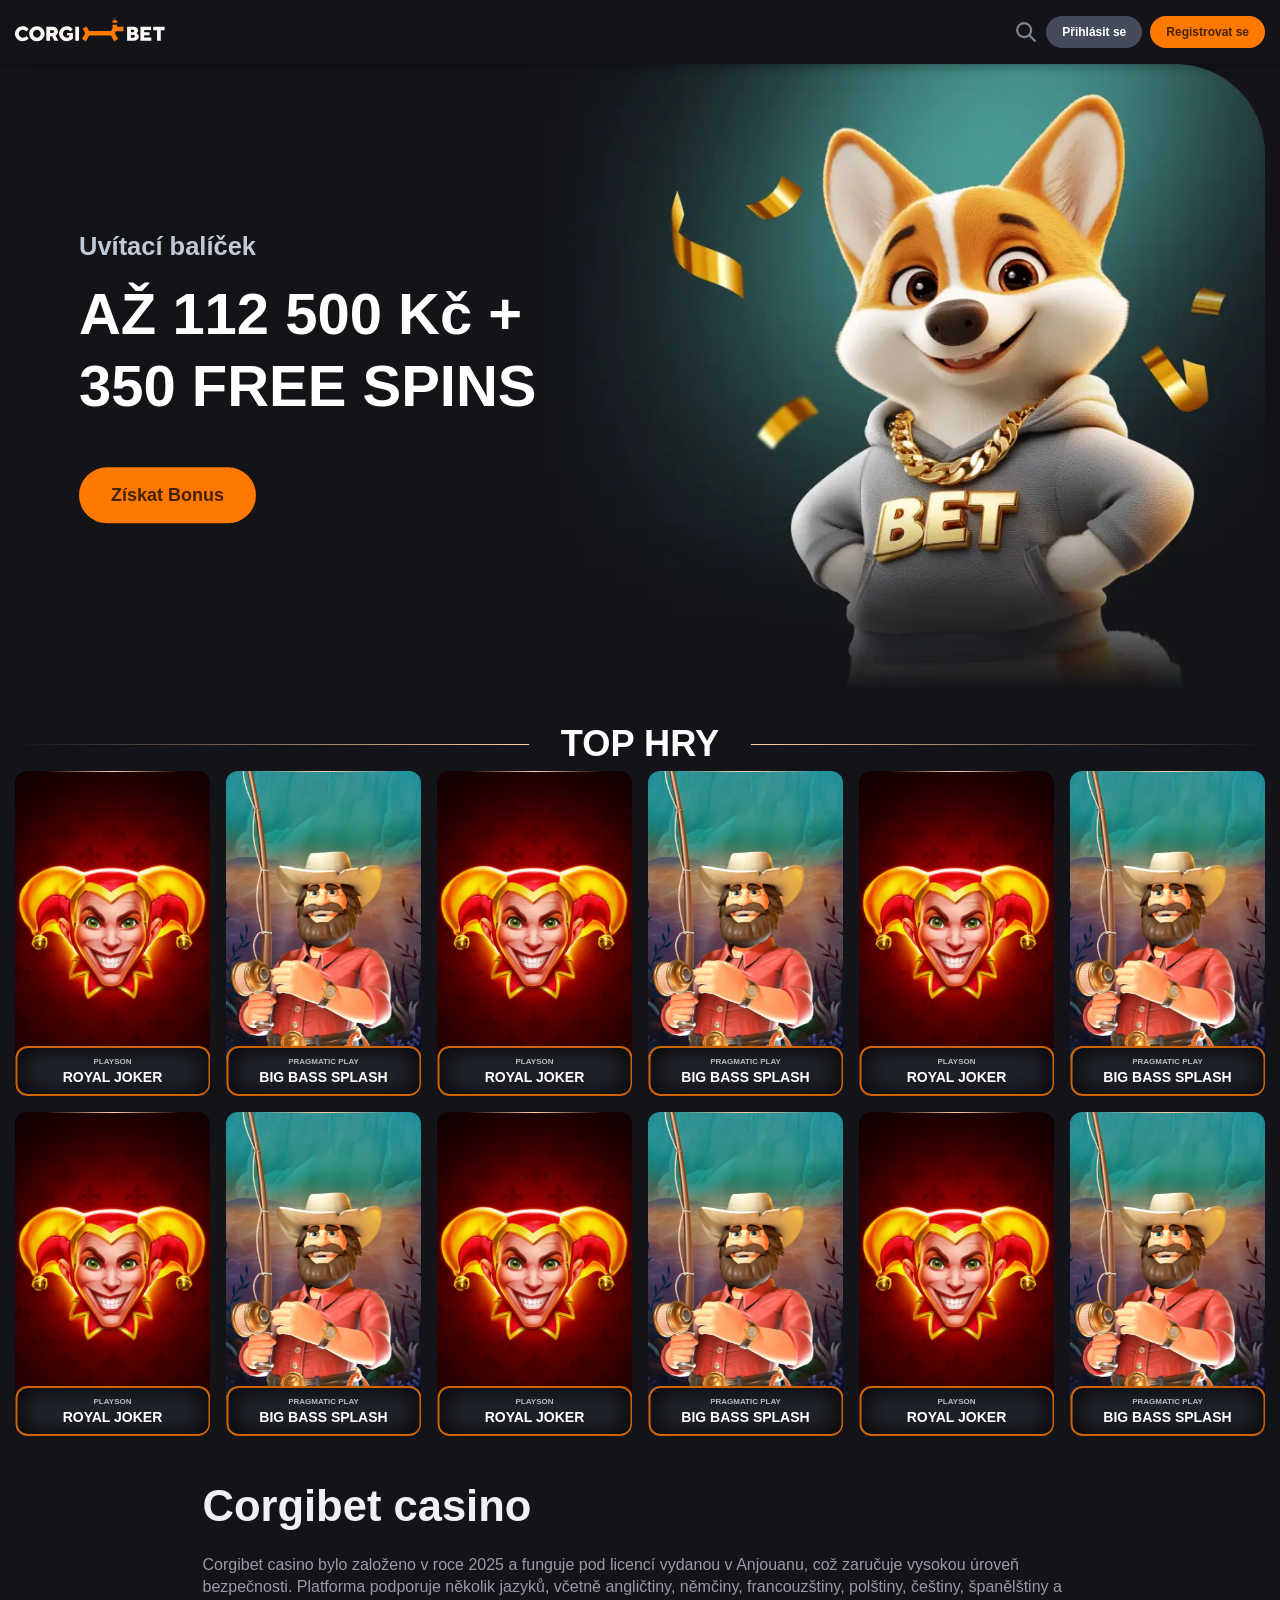
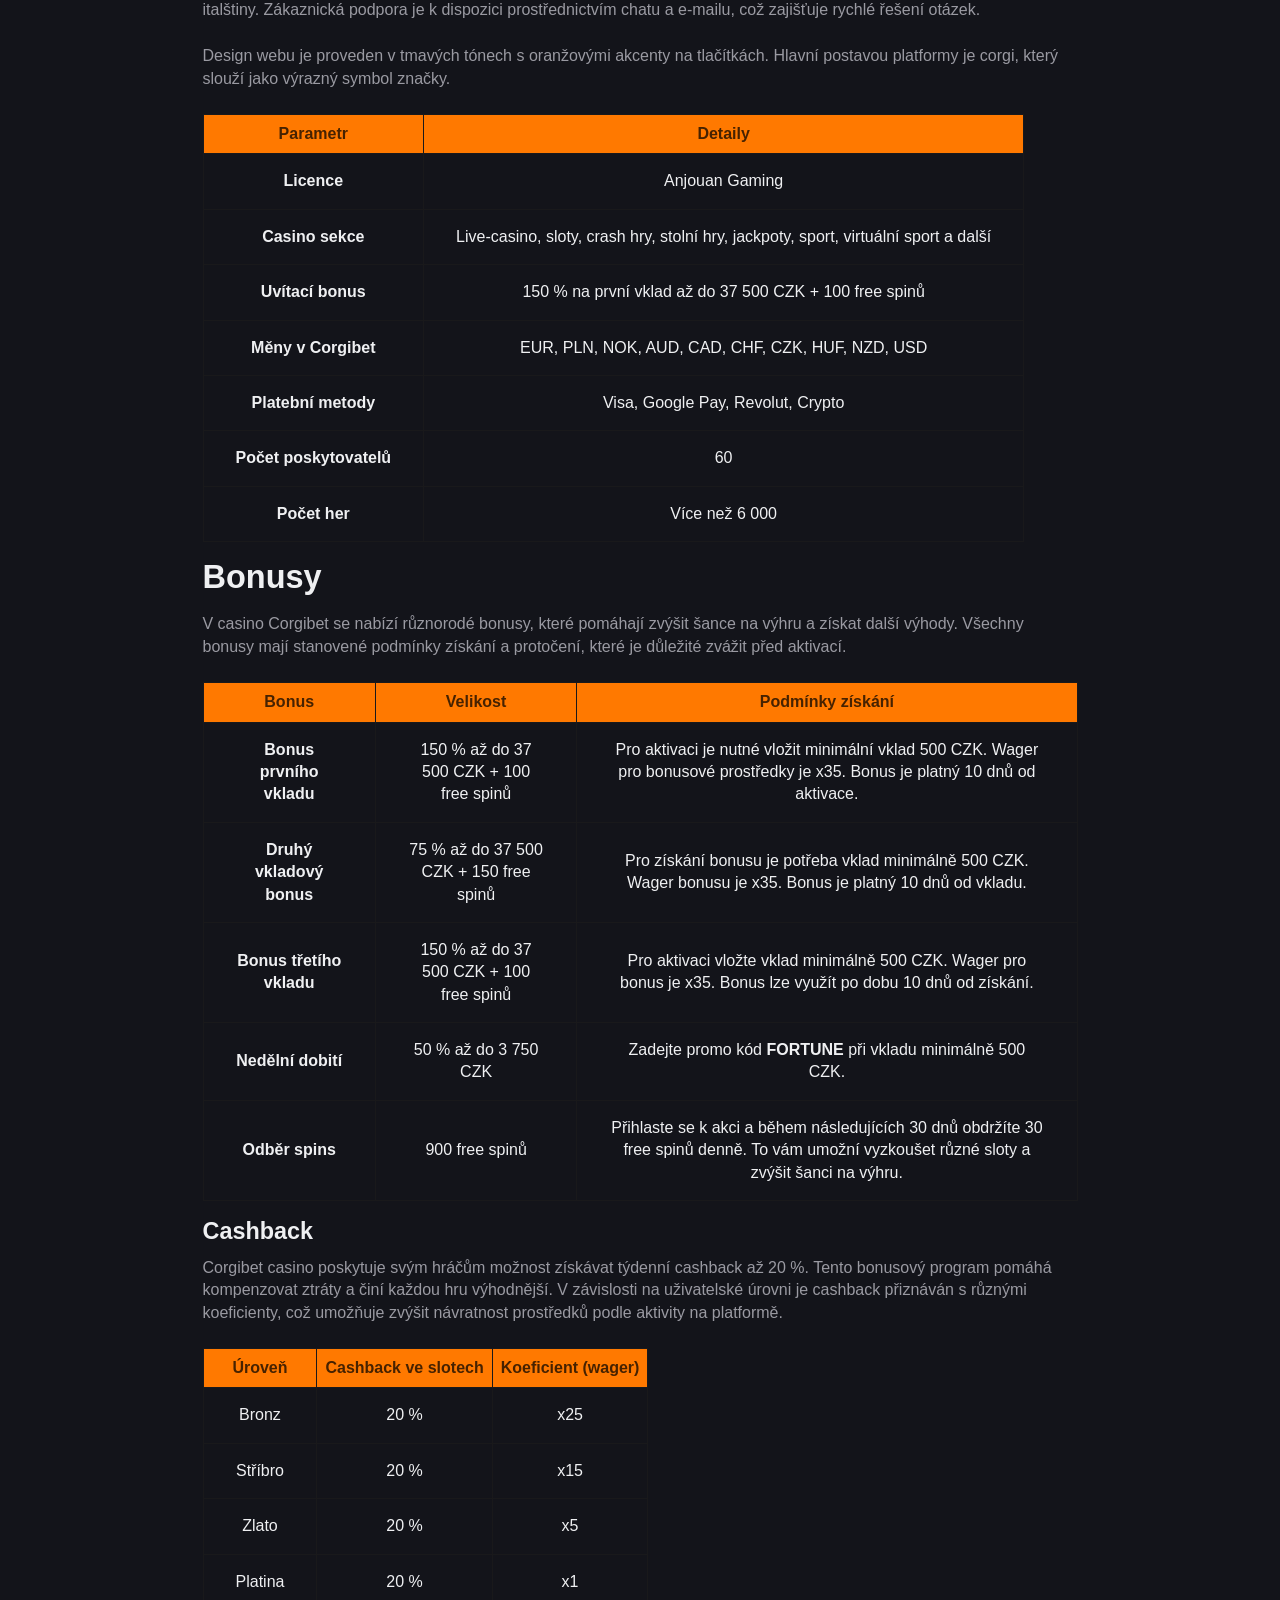
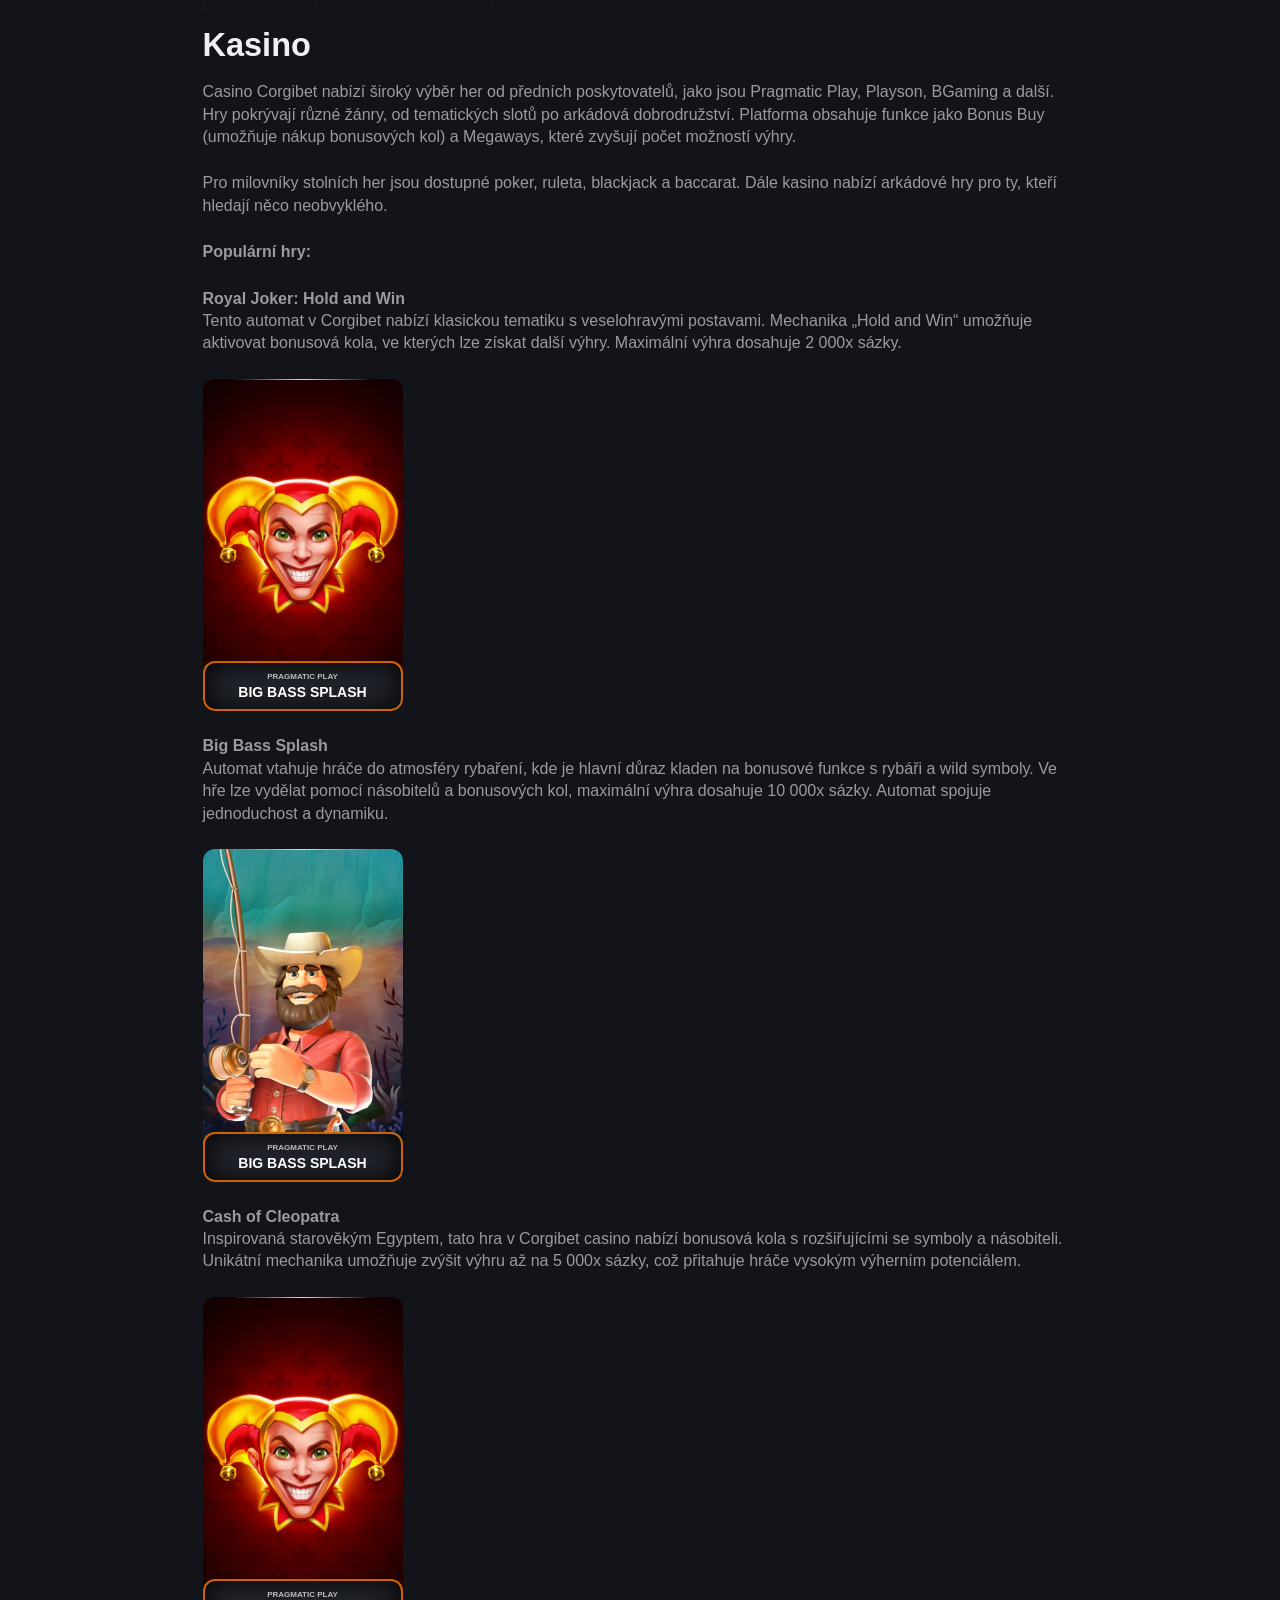
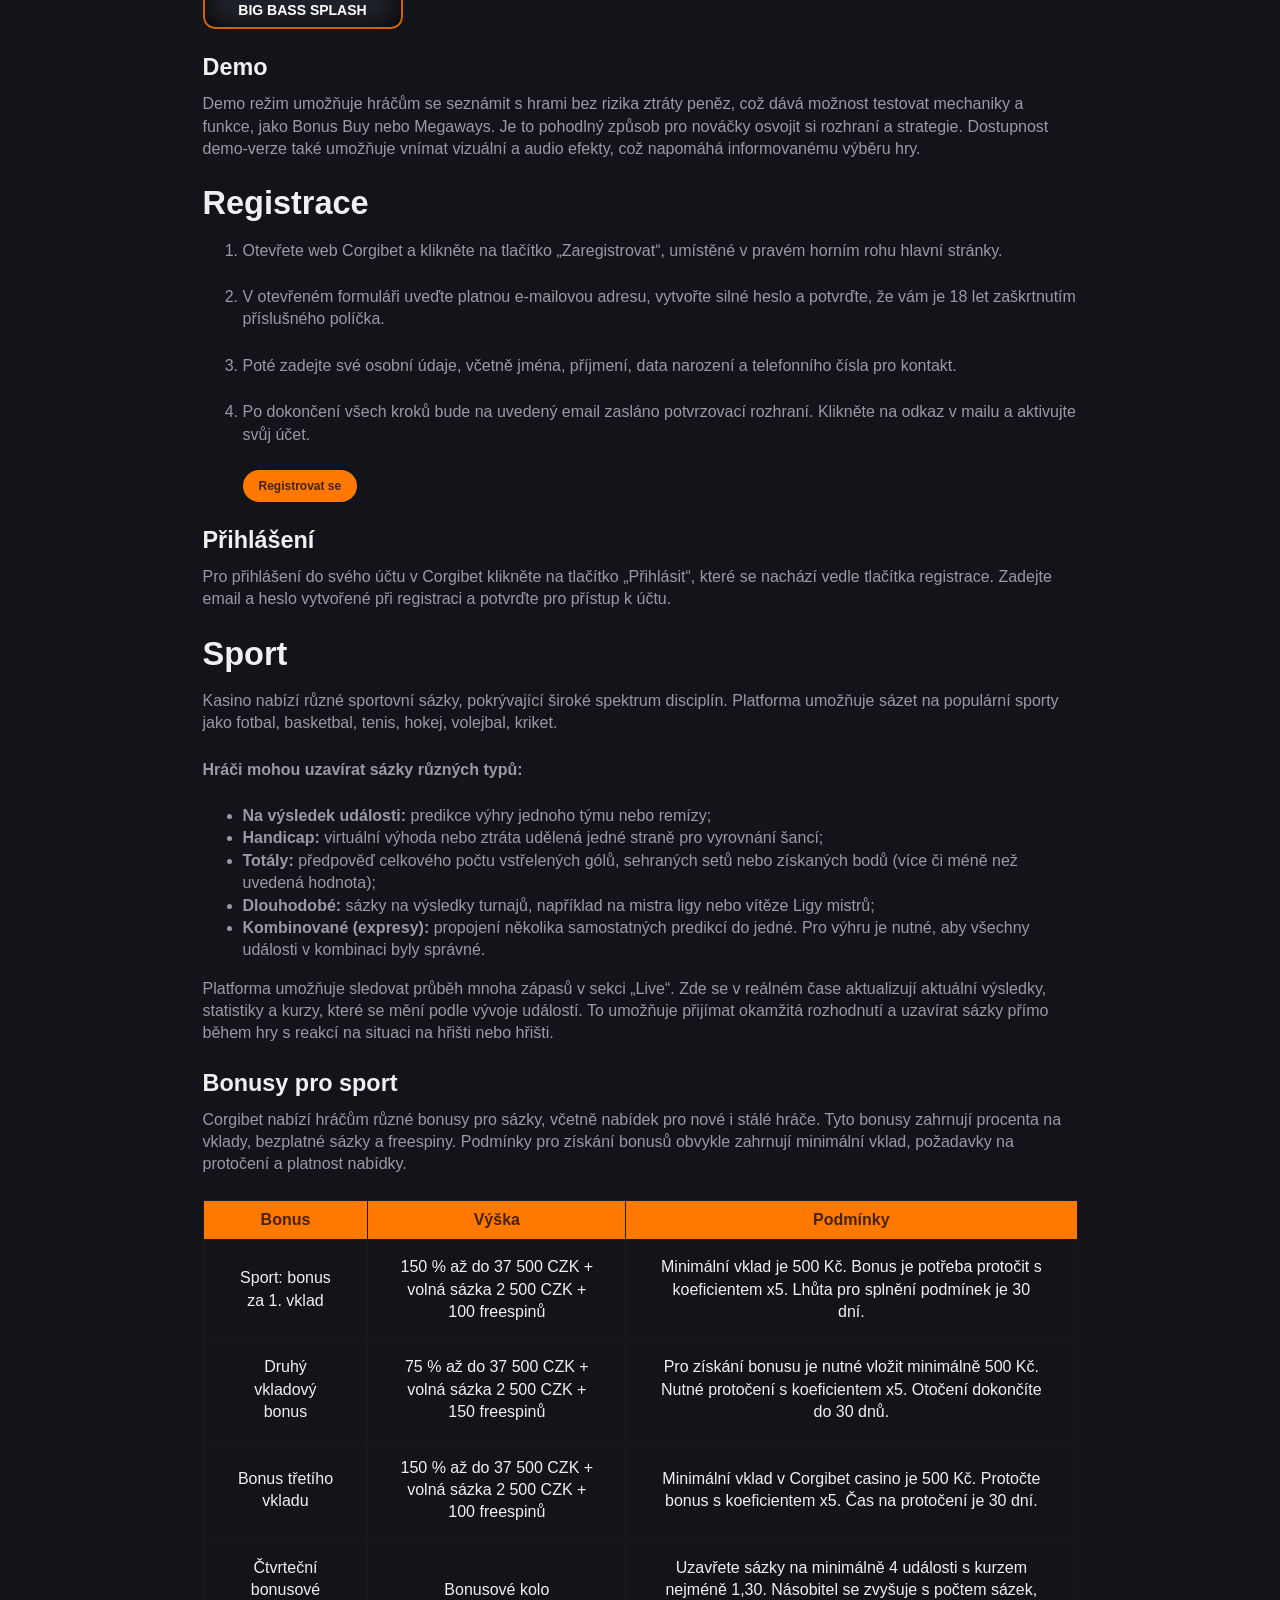
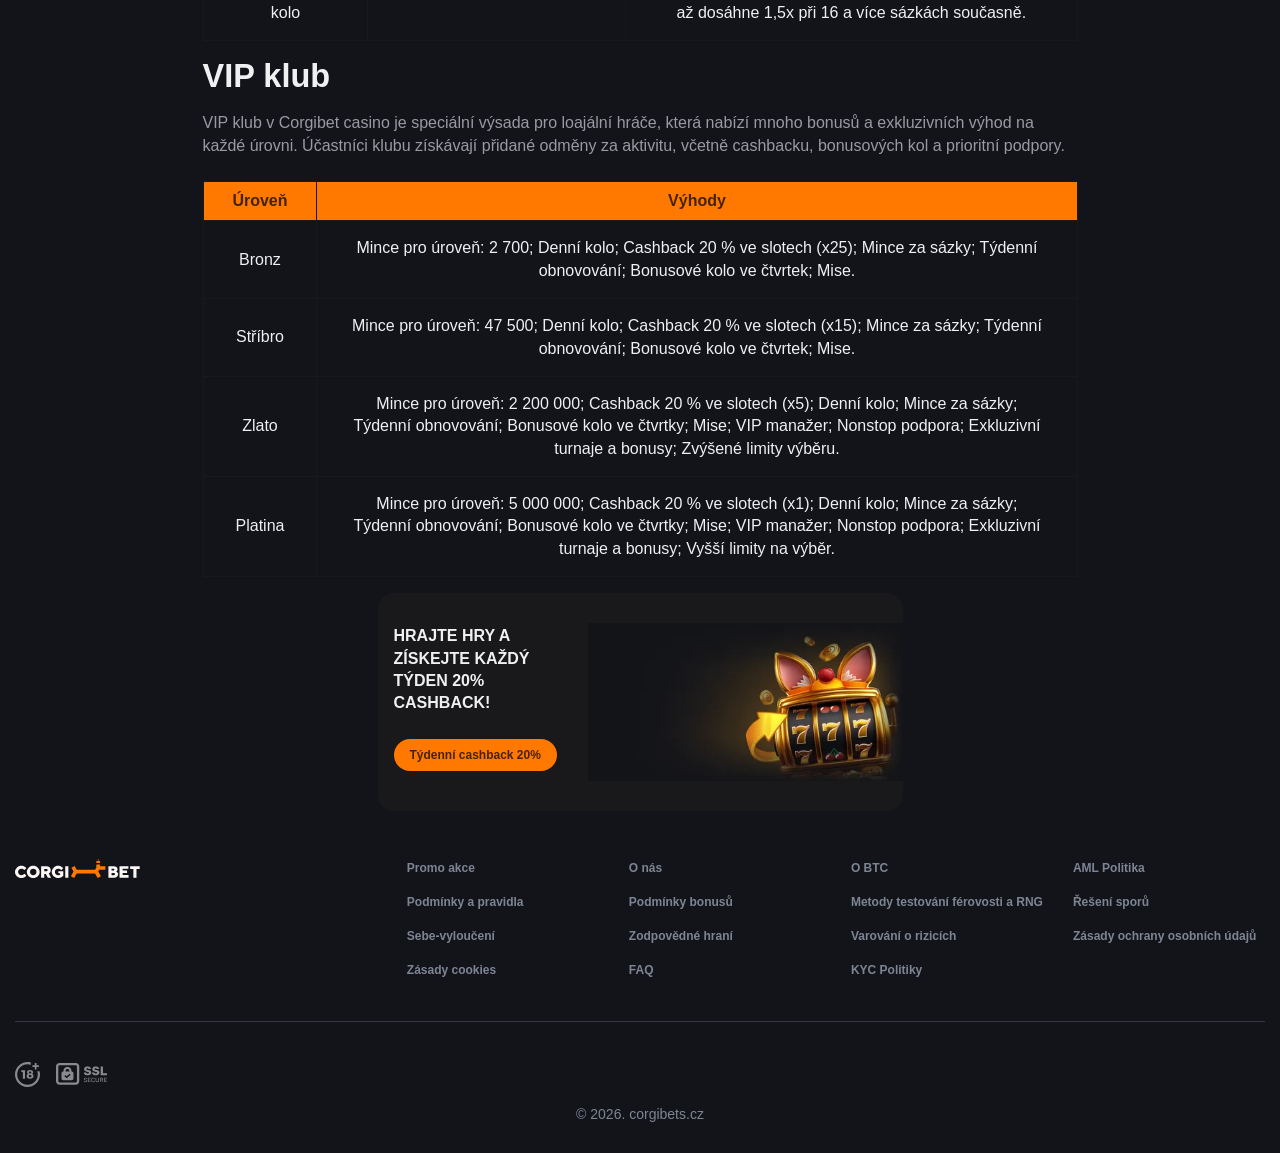
==== cs-cs/index.html @ b8c9efc5 "add test" ====
<!DOCTYPE html>
<html lang="cs-CS">

<head>
	<meta charset="UTF-8">
	<meta name="viewport" content="width=device-width, initial-scale=1.0">
	<meta name="robots" content="noindex, nofollow">
	<meta name="description"
		content=" Corgibet casino v Česku — automaty, live casino a sport. Uvítací bonus až 37 500 CZK + 100 volných zatočení pro nové hráče.">
	<title>Corgibet Oficiální stránky kasina ᐉ Corgibet Přihlášení</title>
	<link rel="icon" href="/images/favicon.svg">
	<link rel="apple-touch-icon" href="/images/favicon.png">
	<link rel="stylesheet" href="/css/styles.css">
	<link rel="preload" as="image" href="/images/welcome-banner-desktop.webp">
	<link rel="alternate" href="https://corgibets.cz/" hreflang="cs">
	<link rel="alternate" href="https://corgibets.cz/cs-cs/" hreflang="cs-cs">
	<link rel="canonical" href="https://corgibets.cz/cs-cs/">
</head>

<body>
	<div class="wrapper">
		<header class="header">
			<div class="container">
				<a class="header__logo" href="/">
					<img src="/images/logo.svg" alt="corgibet logo" width="150" height="31">
				</a>
				<div class="header__buttons">
					<a href="go" rel="nofollow" class="header__button_search" aria-label="Search"><svg
							xmlns="http://www.w3.org/2000/svg" viewBox="0 0 24 24" fill="none">
							<g>
								<path xmlns="http://www.w3.org/2000/svg"
									d="M10.111 2a8.114 8.114 0 0 1 8.112 8.111c0 1.85-.617 3.558-1.666 4.921l5.127 5.126a1.077 1.077 0 0 1 0 1.525c-.39.39-1.006.422-1.428.087l-.097-.087-5.127-5.126a8.04 8.04 0 0 1-4.92 1.665A8.114 8.114 0 0 1 2 10.112 8.114 8.114 0 0 1 10.111 2m0 2.163a5.945 5.945 0 0 0-5.948 5.948 5.945 5.945 0 0 0 5.948 5.948 5.945 5.945 0 0 0 5.949-5.948 5.945 5.945 0 0 0-5.949-5.948"
									fill="currentColor"></path>
							</g>
						</svg></a>
					<a href="go" rel="nofollow" class="header__button btn">Přihlásit se</a>
					<a href="go" rel="nofollow" class="header__button btn btn-orange">Registrovat se</a>
				</div>
			</div>
		</header><!-- /.header -->
		<main class="main">
			<section class="hero">
				<div class="container">
					<div class="hero__body">
						<picture class="hero__image">
							<img src="/images/welcome-banner-desktop.webp" alt="přihlášení do Corgibet"
								fetchpriority="high">
						</picture>
						<div class="hero__content">
							<p class="hero__content_text">Uvítací balíček</p>
							<h2 class="hero__content_title">AŽ 112 500 Kč + 350 FREE SPINS</h2>
							<a href="go" rel="nofollow" class="hero__content_link btn btn-orange">Získat Bonus</a>
						</div>
					</div>
				</div>
			</section> <!-- /.hero -->
			<section class="gallery">
				<div class="container">
					<div class="gallery__body">
						<div class="gallery__head">
							<h2 class="gallery__title">Top hry</h2>
						</div>
						<div class="gallery__content">
							<a href="go" rel="nofollow" class="gallery__content_item">
								<span class="gallery__item_image">
									<img src="/images/card_img_1.webp" alt="Royal Joker" loading="lazy" width="215"
										height="286">
								</span>
								<span class="gallery__item_info">
									<span class="gallery_item_subtitle">Playson</span>
									<span class="gallery_item_title">Royal Joker</span>
								</span>
							</a>
							<a href="go" rel="nofollow" class="gallery__content_item">
								<span class="gallery__item_image">
									<img src="/images/card_img_2.webp" alt="Big Bass Splash" loading="lazy" width="215"
										height="286">
								</span>
								<span class="gallery__item_info">
									<span class="gallery_item_subtitle">Pragmatic Play</span>
									<span class="gallery_item_title">Big Bass Splash</span>
								</span>
							</a>
							<a href="go" rel="nofollow" class="gallery__content_item">
								<span class="gallery__item_image">
									<img src="/images/card_img_1.webp" alt="Royal Joker" loading="lazy" width="215"
										height="286">
								</span>
								<span class="gallery__item_info">
									<span class="gallery_item_subtitle">Playson</span>
									<span class="gallery_item_title">Royal Joker</span>
								</span>
							</a>
							<a href="go" rel="nofollow" class="gallery__content_item">
								<span class="gallery__item_image">
									<img src="/images/card_img_2.webp" alt="Big Bass Splash" loading="lazy" width="215"
										height="286">
								</span>
								<span class="gallery__item_info">
									<span class="gallery_item_subtitle">Pragmatic Play</span>
									<span class="gallery_item_title">Big Bass Splash</span>
								</span>
							</a>
							<a href="go" rel="nofollow" class="gallery__content_item">
								<span class="gallery__item_image">
									<img src="/images/card_img_1.webp" alt="Royal Joker" loading="lazy" width="215"
										height="286">
								</span>
								<span class="gallery__item_info">
									<span class="gallery_item_subtitle">Playson</span>
									<span class="gallery_item_title">Royal Joker</span>
								</span>
							</a>
							<a href="go" rel="nofollow" class="gallery__content_item">
								<span class="gallery__item_image">
									<img src="/images/card_img_2.webp" alt="Big Bass Splash" loading="lazy" width="215"
										height="286">
								</span>
								<span class="gallery__item_info">
									<span class="gallery_item_subtitle">Pragmatic Play</span>
									<span class="gallery_item_title">Big Bass Splash</span>
								</span>
							</a>
							<a href="go" rel="nofollow" class="gallery__content_item">
								<span class="gallery__item_image">
									<img src="/images/card_img_1.webp" alt="Royal Joker" loading="lazy" width="215"
										height="286">
								</span>
								<span class="gallery__item_info">
									<span class="gallery_item_subtitle">Playson</span>
									<span class="gallery_item_title">Royal Joker</span>
								</span>
							</a>
							<a href="go" rel="nofollow" class="gallery__content_item">
								<span class="gallery__item_image">
									<img src="/images/card_img_2.webp" alt="Big Bass Splash" loading="lazy" width="215"
										height="286">
								</span>
								<span class="gallery__item_info">
									<span class="gallery_item_subtitle">Pragmatic Play</span>
									<span class="gallery_item_title">Big Bass Splash</span>
								</span>
							</a>
							<a href="go" rel="nofollow" class="gallery__content_item">
								<span class="gallery__item_image">
									<img src="/images/card_img_1.webp" alt="Royal Joker" loading="lazy" width="215"
										height="286">
								</span>
								<span class="gallery__item_info">
									<span class="gallery_item_subtitle">Playson</span>
									<span class="gallery_item_title">Royal Joker</span>
								</span>
							</a>
							<a href="go" rel="nofollow" class="gallery__content_item">
								<span class="gallery__item_image">
									<img src="/images/card_img_2.webp" alt="Big Bass Splash" loading="lazy" width="215"
										height="286">
								</span>
								<span class="gallery__item_info">
									<span class="gallery_item_subtitle">Pragmatic Play</span>
									<span class="gallery_item_title">Big Bass Splash</span>
								</span>
							</a>
							<a href="go" rel="nofollow" class="gallery__content_item">
								<span class="gallery__item_image">
									<img src="/images/card_img_1.webp" alt="Royal Joker" loading="lazy" width="215"
										height="286">
								</span>
								<span class="gallery__item_info">
									<span class="gallery_item_subtitle">Playson</span>
									<span class="gallery_item_title">Royal Joker</span>
								</span>
							</a>
							<a href="go" rel="nofollow" class="gallery__content_item">
								<span class="gallery__item_image">
									<img src="/images/card_img_2.webp" alt="Big Bass Splash" loading="lazy" width="215"
										height="286">
								</span>
								<span class="gallery__item_info">
									<span class="gallery_item_subtitle">Pragmatic Play</span>
									<span class="gallery_item_title">Big Bass Splash</span>
								</span>
							</a>
						</div> <!-- /.gallery__contenr -->
					</div> <!-- /.gallery__body -->
				</div> <!-- /.container -->
			</section> <!-- /.gallery -->
			<section class="seo__content">
				<div class="container">
					<div class="seo__content_inner">
						<h1>Corgibet casino</h1>
						<p>Corgibet casino bylo založeno v roce 2025 a funguje pod licencí vydanou v Anjouanu, což
							zaručuje vysokou úroveň
							bezpečnosti. Platforma podporuje několik jazyků, včetně angličtiny, němčiny, francouzštiny,
							polštiny, češtiny,
							španělštiny a italštiny. Zákaznická podpora je k dispozici prostřednictvím chatu a e‑mailu,
							což zajišťuje rychlé
							řešení otázek.</p>
						<p>Design webu je proveden v tmavých tónech s oranžovými akcenty na tlačítkách. Hlavní postavou
							platformy je corgi,
							který slouží jako výrazný symbol značky.</p>
						<div class="table-wrap">
							<table>
								<thead>
									<tr>
										<th>Parametr</th>
										<th>Detaily</th>
									</tr>
								</thead>
								<tbody>
									<tr>
										<td><strong>Licence</strong></td>
										<td>Anjouan Gaming</td>
									</tr>
									<tr>
										<td><strong>Casino sekce</strong></td>
										<td>Live-casino, sloty, crash hry, stolní hry, jackpoty, sport, virtuální sport
											a další</td>
									</tr>
									<tr>
										<td><strong>Uvítací bonus</strong></td>
										<td>150 % na první vklad až do 37 500 CZK + 100 free spinů</td>
									</tr>
									<tr>
										<td><strong>Měny v Corgibet</strong></td>
										<td>EUR, PLN, NOK, AUD, CAD, CHF, CZK, HUF, NZD, USD</td>
									</tr>
									<tr>
										<td><strong>Platební metody</strong></td>
										<td>Visa, Google Pay, Revolut, Crypto</td>
									</tr>
									<tr>
										<td><strong>Počet poskytovatelů</strong></td>
										<td>60</td>
									</tr>
									<tr>
										<td><strong>Počet her</strong></td>
										<td>Více než 6 000</td>
									</tr>
								</tbody>
							</table>
						</div>
						<h2>Bonusy</h2>
						<p>V casino Corgibet se nabízí různorodé bonusy, které pomáhají zvýšit šance na výhru a získat
							další výhody. Všechny
							bonusy mají stanovené podmínky získání a protočení, které je důležité zvážit před aktivací.
						</p>
						<div class="table-wrap">
							<table>
								<thead>
									<tr>
										<th>Bonus</th>
										<th>Velikost</th>
										<th>Podmínky získání</th>
									</tr>
								</thead>
								<tbody>
									<tr>
										<td><strong>Bonus prvního vkladu</strong></td>
										<td>150 % až do 37 500 CZK + 100 free spinů</td>
										<td>Pro aktivaci je nutné vložit minimální vklad 500 CZK. Wager pro bonusové
											prostředky je x35.
											Bonus je platný 10 dnů od aktivace.</td>
									</tr>
									<tr>
										<td><strong>Druhý vkladový bonus</strong></td>
										<td>75 % až do 37 500 CZK + 150 free spinů</td>
										<td>Pro získání bonusu je potřeba vklad minimálně 500 CZK. Wager bonusu je x35.
											Bonus je platný 10
											dnů od vkladu.</td>
									</tr>
									<tr>
										<td><strong>Bonus třetího vkladu</strong></td>
										<td>150 % až do 37 500 CZK + 100 free spinů</td>
										<td>Pro aktivaci vložte vklad minimálně 500 CZK. Wager pro bonus je x35. Bonus
											lze využít po dobu 10
											dnů od získání.</td>
									</tr>
									<tr>
										<td><strong>Nedělní dobití</strong></td>
										<td>50 % až do 3 750 CZK</td>
										<td>Zadejte promo kód <strong>FORTUNE</strong> při vkladu minimálně 500 CZK.
										</td>
									</tr>
									<tr>
										<td><strong>Odběr spins</strong></td>
										<td>900 free spinů</td>
										<td>Přihlaste se k akci a během následujících 30 dnů obdržíte 30 free spinů
											denně. To vám umožní
											vyzkoušet různé sloty a zvýšit šanci na výhru.</td>
									</tr>
								</tbody>
							</table>
						</div>
						<h3>Cashback</h3>
						<p>Corgibet casino poskytuje svým hráčům možnost získávat týdenní cashback až 20 %. Tento
							bonusový program pomáhá
							kompenzovat ztráty a činí každou hru výhodnější. V závislosti na uživatelské úrovni je
							cashback přiznáván s
							různými koeficienty, což umožňuje zvýšit návratnost prostředků podle aktivity na platformě.
						</p>
						<div class="table-wrap">
							<table>
								<thead>
									<tr>
										<th>Úroveň</th>
										<th>Cashback ve slotech</th>
										<th>Koeficient (wager)</th>
									</tr>
								</thead>
								<tbody>
									<tr>
										<td>Bronz</td>
										<td>20 %</td>
										<td>x25</td>
									</tr>
									<tr>
										<td>Stříbro</td>
										<td>20 %</td>
										<td>x15</td>
									</tr>
									<tr>
										<td>Zlato</td>
										<td>20 %</td>
										<td>x5</td>
									</tr>
									<tr>
										<td>Platina</td>
										<td>20 %</td>
										<td>x1</td>
									</tr>
								</tbody>
							</table>
						</div>
						<h2>Kasino</h2>
						<p>Casino Corgibet nabízí široký výběr her od předních poskytovatelů, jako jsou Pragmatic Play,
							Playson, BGaming a
							další. Hry pokrývají různé žánry, od tematických slotů po arkádová dobrodružství. Platforma
							obsahuje funkce jako
							Bonus Buy (umožňuje nákup bonusových kol) a Megaways, které zvyšují počet možností výhry.
						</p>
						<p>Pro milovníky stolních her jsou dostupné poker, ruleta, blackjack a baccarat. Dále kasino
							nabízí arkádové hry pro
							ty, kteří hledají něco neobvyklého.</p>
						<p><strong>Populární hry:</strong></p>
						<p><strong>Royal Joker: Hold and Win</strong><br>Tento automat v Corgibet nabízí klasickou
							tematiku s veselohravými
							postavami. Mechanika „Hold and Win“ umožňuje aktivovat bonusová kola, ve kterých lze získat
							další výhry.
							Maximální výhra dosahuje 2 000x sázky.</p>
						<p>
							<a href="go" rel="nofollow" class="gallery__content_item">
								<span class="gallery__item_image">
									<img src="/images/card_img_1.webp" alt="Big Bass Splash" loading="lazy" width="215"
										height="286">
								</span>
								<span class="gallery__item_info">
									<span class="gallery_item_subtitle">Pragmatic Play</span>
									<span class="gallery_item_title">Big Bass Splash</span>
								</span>
							</a>
						</p>
						<p><strong>Big Bass Splash</strong><br>Automat vtahuje hráče do atmosféry rybaření, kde je
							hlavní důraz kladen na
							bonusové funkce s rybáři a wild symboly. Ve hře lze vydělat pomocí násobitelů a bonusových
							kol, maximální výhra
							dosahuje 10 000x sázky. Automat spojuje jednoduchost a dynamiku.</p>
						<p>
							<a href="go" rel="nofollow" class="gallery__content_item">
								<span class="gallery__item_image">
									<img src="/images/card_img_2.webp" alt="Big Bass Splash" loading="lazy" width="215"
										height="286">
								</span>
								<span class="gallery__item_info">
									<span class="gallery_item_subtitle">Pragmatic Play</span>
									<span class="gallery_item_title">Big Bass Splash</span>
								</span>
							</a>
						</p>
						<p><strong>Cash of Cleopatra</strong><br>Inspirovaná starověkým Egyptem, tato hra v Corgibet
							casino nabízí bonusová
							kola s rozšiřujícími se symboly a násobiteli. Unikátní mechanika umožňuje zvýšit výhru až na
							5 000x sázky, což
							přitahuje hráče vysokým výherním potenciálem.</p>
						<p>
							<a href="go" rel="nofollow" class="gallery__content_item">
								<span class="gallery__item_image">
									<img src="/images/card_img_1.webp" alt="Big Bass Splash" loading="lazy" width="215"
										height="286">
								</span>
								<span class="gallery__item_info">
									<span class="gallery_item_subtitle">Pragmatic Play</span>
									<span class="gallery_item_title">Big Bass Splash</span>
								</span>
							</a>
						</p>
						<h3>Demo</h3>
						<p>Demo režim umožňuje hráčům se seznámit s hrami bez rizika ztráty peněz, což dává možnost
							testovat mechaniky a
							funkce, jako Bonus Buy nebo Megaways. Je to pohodlný způsob pro nováčky osvojit si rozhraní
							a strategie.
							Dostupnost demo-verze také umožňuje vnímat vizuální a audio efekty, což napomáhá
							informovanému výběru hry.</p>
						<h2>Registrace</h2>
						<ol>
							<li>
								<p>Otevřete web Corgibet a klikněte na tlačítko „Zaregistrovat“, umístěné v pravém
									horním rohu hlavní
									stránky.</p>
							</li>
							<li>
								<p>V otevřeném formuláři uveďte platnou e‑mailovou adresu, vytvořte silné heslo a
									potvrďte, že vám je 18 let
									zaškrtnutím příslušného políčka.</p>
							</li>
							<li>
								<p>Poté zadejte své osobní údaje, včetně jména, příjmení, data narození a telefonního
									čísla pro kontakt.</p>
							</li>
							<li>
								<p>Po dokončení všech kroků bude na uvedený email zasláno potvrzovací rozhraní. Klikněte
									na odkaz v mailu a
									aktivujte svůj účet.</p>
								<p>
									<a class="btn btn-orange" href="go" rel="nofollow">Registrovat se</a>
								</p>
							</li>
						</ol>
						<h3>Přihlášení</h3>
						<p>Pro přihlášení do svého účtu v Corgibet klikněte na tlačítko „Přihlásit“, které se nachází
							vedle tlačítka
							registrace. Zadejte email a heslo vytvořené při registraci a potvrďte pro přístup k účtu.
						</p>
						<h2>Sport</h2>
						<p>Kasino nabízí různé sportovní sázky, pokrývající široké spektrum disciplín. Platforma
							umožňuje sázet na populární
							sporty jako fotbal, basketbal, tenis, hokej, volejbal, kriket.</p>
						<p><strong>Hráči mohou uzavírat sázky různých typů:</strong></p>
						<ul>
							<li><strong>Na výsledek události:</strong> predikce výhry jednoho týmu nebo remízy;</li>
							<li><strong>Handicap:</strong> virtuální výhoda nebo ztráta udělená jedné straně pro
								vyrovnání šancí;</li>
							<li><strong>Totály:</strong> předpověď celkového počtu vstřelených gólů, sehraných setů nebo
								získaných bodů
								(více či méně než uvedená hodnota);</li>
							<li><strong>Dlouhodobé:</strong> sázky na výsledky turnajů, například na mistra ligy nebo
								vítěze Ligy mistrů;
							</li>
							<li><strong>Kombinované (expresy):</strong> propojení několika samostatných predikcí do
								jedné. Pro výhru je
								nutné, aby všechny události v kombinaci byly správné.</li>
						</ul>
						<p>Platforma umožňuje sledovat průběh mnoha zápasů v sekci „Live“. Zde se v reálném čase
							aktualizují aktuální
							výsledky, statistiky a kurzy, které se mění podle vývoje událostí. To umožňuje přijímat
							okamžitá rozhodnutí a
							uzavírat sázky přímo během hry s reakcí na situaci na hřišti nebo hřišti.</p>
						<h3>Bonusy pro sport</h3>
						<p>Corgibet nabízí hráčům různé bonusy pro sázky, včetně nabídek pro nové i stálé hráče. Tyto
							bonusy zahrnují
							procenta na vklady, bezplatné sázky a freespiny. Podmínky pro získání bonusů obvykle
							zahrnují minimální vklad,
							požadavky na protočení a platnost nabídky.</p>
						<div class="table-wrap">
							<table>
								<thead>
									<tr>
										<th>Bonus</th>
										<th>Výška</th>
										<th>Podmínky</th>
									</tr>
								</thead>
								<tbody>
									<tr>
										<td>Sport: bonus za 1. vklad</td>
										<td>150 % až do 37 500 CZK + volná sázka 2 500 CZK + 100 freespinů</td>
										<td>Minimální vklad je 500 Kč. Bonus je potřeba protočit s koeficientem x5.
											Lhůta pro splnění
											podmínek je 30 dní.</td>
									</tr>
									<tr>
										<td>Druhý vkladový bonus</td>
										<td>75 % až do 37 500 CZK + volná sázka 2 500 CZK + 150 freespinů</td>
										<td>Pro získání bonusu je nutné vložit minimálně 500 Kč. Nutné protočení s
											koeficientem x5. Otočení
											dokončíte do 30 dnů.</td>
									</tr>
									<tr>
										<td>Bonus třetího vkladu</td>
										<td>150 % až do 37 500 CZK + volná sázka 2 500 CZK + 100 freespinů</td>
										<td>Minimální vklad v Corgibet casino je 500 Kč. Protočte bonus s koeficientem
											x5. Čas na protočení
											je 30 dní.</td>
									</tr>
									<tr>
										<td>Čtvrteční bonusové kolo</td>
										<td>Bonusové kolo</td>
										<td>Uzavřete sázky na minimálně 4 události s kurzem nejméně 1,30. Násobitel se
											zvyšuje s počtem
											sázek, až dosáhne 1,5x při 16 a více sázkách současně.</td>
									</tr>
								</tbody>
							</table>
						</div>
						<h2>VIP klub</h2>
						<p>VIP klub v Corgibet casino je speciální výsada pro loajální hráče, která nabízí mnoho bonusů
							a exkluzivních výhod
							na každé úrovni. Účastníci klubu získávají přidané odměny za aktivitu, včetně cashbacku,
							bonusových kol a
							prioritní podpory.</p>
						<div class="table-wrap">
							<table>
								<thead>
									<tr>
										<th>Úroveň</th>
										<th>Výhody</th>
									</tr>
								</thead>
								<tbody>
									<tr>
										<td>Bronz</td>
										<td>Mince pro úroveň: 2 700; Denní kolo; Cashback 20 % ve slotech (x25); Mince
											za sázky; Týdenní
											obnovování; Bonusové kolo ve čtvrtek; Mise.</td>
									</tr>
									<tr>
										<td>Stříbro</td>
										<td>Mince pro úroveň: 47 500; Denní kolo; Cashback 20 % ve slotech (x15); Mince
											za sázky; Týdenní
											obnovování; Bonusové kolo ve čtvrtek; Mise.</td>
									</tr>
									<tr>
										<td>Zlato</td>
										<td>Mince pro úroveň: 2 200 000; Cashback 20 % ve slotech (x5); Denní kolo;
											Mince za sázky; Týdenní
											obnovování; Bonusové kolo ve čtvrtky; Mise; VIP manažer; Nonstop podpora;
											Exkluzivní turnaje a
											bonusy; Zvýšené limity výběru.</td>
									</tr>
									<tr>
										<td>Platina</td>
										<td>Mince pro úroveň: 5 000 000; Cashback 20 % ve slotech (x1); Denní kolo;
											Mince za sázky; Týdenní
											obnovování; Bonusové kolo ve čtvrtky; Mise; VIP manažer; Nonstop podpora;
											Exkluzivní turnaje a
											bonusy; Vyšší limity na výběr.</td>
									</tr>
								</tbody>
							</table>
						</div>
						<div class="seo-bonus__wrap">
							<article class="seo-bonus">
								<img width="438" height="219" loading="lazy" src="/images/seo_bonus_img.webp"
									alt=": HRAJTE HRY A ZÍSKEJTE KAŽDÝ TÝDEN 20% CASHBACK!" class="seo-bonus__cover">
								<div class="seo-bonus__inner">
									<div class="seo-bonus__content">
										<p class="seo-bonus__title">HRAJTE HRY A ZÍSKEJTE KAŽDÝ TÝDEN 20% CASHBACK!</p>
									</div>
									<p><a href="go" rel="nofollow" class="seo-bonus__cta btn btn-orange">Týdenní
											cashback 20%</a></p>
								</div>
							</article>
						</div>
					</div>
				</div>
			</section> <!-- /.seo__content -->
		</main> <!-- /.main -->
		<footer class="footer">
			<div class="container">
				<div class="footer__top">
					<a class="footer__logo" href="/">
						<img src="/images/logo.svg" alt="corgibet logo" width="150" height="31">
					</a>
					<nav class="footer__nav">
						<a href="go" rel="nofollow" class="footer__nav_link">Promo akce</a>
						<a href="go" rel="nofollow" class="footer__nav_link">O nás</a>
						<a href="go" rel="nofollow" class="footer__nav_link">O BTC</a>
						<a href="go" rel="nofollow" class="footer__nav_link">AML Politika</a>
						<a href="go" rel="nofollow" class="footer__nav_link">Podmínky a pravidla</a>
						<a href="go" rel="nofollow" class="footer__nav_link">Podmínky bonusů</a>
						<a href="go" rel="nofollow" class="footer__nav_link">Metody testování férovosti a RNG</a>
						<a href="go" rel="nofollow" class="footer__nav_link">Řešení sporů</a>
						<a href="go" rel="nofollow" class="footer__nav_link">Sebe-vyloučení</a>
						<a href="go" rel="nofollow" class="footer__nav_link">Zodpovědné hraní</a>
						<a href="go" rel="nofollow" class="footer__nav_link">Varování o rizicích</a>
						<a href="go" rel="nofollow" class="footer__nav_link">Zásady ochrany osobních údajů</a>
						<a href="go" rel="nofollow" class="footer__nav_link">Zásady cookies</a>
						<a href="go" rel="nofollow" class="footer__nav_link">FAQ</a>
						<a href="go" rel="nofollow" class="footer__nav_link">KYC Politiky</a>
					</nav>
				</div>
				<div class="footer__bottom">
					<div class="footer__bottom_icons">
						<img src="/images/footer_icon_1.svg" loading="lazy" width="25" height="25" alt="footer icon">
						<img src="/images/footer_icon_2.svg" loading="lazy" width="51" height="22" alt="footer icon">
					</div>
					<div class="footer__bottom_copyright">© 2026. corgibets.cz</div>
				</div>
			</div> <!-- /.container -->
		</footer> <!-- /.footer -->
	</div> <!-- /.wrapper -->
	<script src="/js/app.js"></script>
</body>

</html>
---- css/styles.css ----
*,
*::before,
*::after {
  box-sizing: border-box;
  -webkit-tap-highlight-color: transparent;
}

html {
  height: 100%;
  font-size: 10px;
  scroll-behavior: smooth;
}

body {
  margin: 0;
  padding: 0;
  min-width: 360px;
  background-color: #13141a;
  color: #eff0f2;
  font: 1.6rem/140% "Montserrat", sans-serif;
  text-rendering: optimizeLegibility;
  -webkit-font-smoothing: antialiased;
  -moz-osx-font-smoothing: grayscale;
}

a {
  text-decoration: none;
  color: inherit;
  transition: color 0.2s ease;
  outline: none;
}

input {
  -webkit-appearance: none;
     -moz-appearance: none;
          appearance: none;
  border-radius: 0;
  outline: none;
  cursor: text;
}

button::-moz-focus-inner,
input::-moz-focus-inner {
  border: none;
  padding: 0;
}

input,
textarea,
select,
button {
  font: inherit;
  -webkit-appearance: none;
     -moz-appearance: none;
          appearance: none;
  transition: all 0.2s ease;
}

button {
  cursor: pointer;
}

img,
svg {
  display: block;
  max-width: 100%;
  height: auto;
}

svg {
  width: 100%;
  height: 100%;
}

svg *[fill] {
  fill: currentColor;
}

svg *[stroke] {
  stroke: currentColor;
}

svg * {
  transition-property: fill, stroke;
}

p {
  margin: 0 0 1.5em;
  padding: 0;
}

h1 {
  margin: 0 0 0.5em;
  font-weight: 700;
}

h2 {
  margin: 0 0 0.5em;
  font-weight: 700;
}

h3 {
  margin: 0 0 0.5em;
  font-weight: 700;
}

h4 {
  margin: 0 0 0.5em;
  font-weight: 700;
}

h5 {
  margin: 0 0 0.5em;
  font-weight: 700;
}

h6 {
  margin: 0 0 0.5em;
  font-weight: 700;
}

.wrapper {
  width: 100%;
  min-height: 100vh;
  display: flex;
  flex-direction: column;
  justify-content: flex-start;
  overflow-x: hidden;
}
.wrapper .container {
  --containerWidth: 1414px;
  --paddingX: 15px;
  width: 100%;
  max-width: calc(var(--containerWidth) + var(--paddingX) * 2);
  margin-inline: auto;
  padding-inline: var(--paddingX);
}
@media screen and (max-width: 768px) {
  .wrapper .container {
    max-width: 100%;
    --paddingX: 10px;
  }
}

.visually-hidden {
  position: absolute !important;
  width: 1px !important;
  height: 1px !important;
  margin: -1px !important;
  border: 0 !important;
  padding: 0 !important;
  white-space: nowrap !important;
  clip-path: inset(100%) !important;
  clip: rect(0 0 0 0) !important;
  overflow: hidden !important;
}

.main {
  display: flex;
  flex-direction: column;
  gap: 44px;
  padding-top: 64px;
}
@media screen and (max-width: 576px) {
  .main {
    gap: 32px;
  }
}

.btn {
  display: flex;
  align-items: center;
  justify-content: center;
  padding: 8px 16px;
  background-color: #454b5a;
  border-radius: 1000px;
  color: #ffffff;
  font-size: 1.2rem;
  font-weight: 600;
  line-height: 1.6rem;
  text-decoration: none;
  text-align: center;
  transition: background-color 0.2s, color 0.2s;
}
@media screen and (max-width: 576px) {
  .btn {
    padding: 6px 12px;
    font-size: 1rem;
  }
}
.btn:hover {
  background-color: #505768;
}
.btn.btn-orange {
  background-color: #ff7900;
  color: #462201;
}
.btn.btn-orange:hover {
  background-color: #ff973a;
}

/* --- block --- */
.header {
  display: flex;
  align-items: center;
  width: 100%;
  height: 64px;
  background-color: #131419;
  box-shadow: 0 4px 8px 0 rgba(0, 0, 0, 0.239), 0 0 1px 0 rgba(0, 0, 0, 0.322);
  position: fixed;
  top: 0;
  left: 0;
  z-index: 999;
}
.header .container {
  display: flex;
  align-items: center;
  justify-content: space-between;
}
.header__logo {
  width: 150px;
  height: 28px;
}
@media screen and (max-width: 576px) {
  .header__logo {
    width: 100px;
    height: auto;
  }
}
.header__buttons {
  display: flex;
  align-items: center;
  gap: 8px;
}
@media screen and (max-width: 576px) {
  .header__buttons .header__button_search {
    display: none;
  }
}
.header__buttons .header__button_search svg {
  width: 24px;
  height: 24px;
}
.header__buttons .header__button_search svg:hover path {
  fill: #c1c9d4;
}
.header__buttons .header__button_search svg path {
  fill: #7d8594;
  transition: fill 0.2s;
}

.footer {
  padding-block: 32px;
}
.footer__top {
  display: flex;
  justify-content: space-between;
  -moz-column-gap: 40px;
       column-gap: 40px;
  margin-bottom: 40px;
  padding-bottom: 40px;
  border-bottom: 1px solid #373742;
}
@media screen and (max-width: 768px) {
  .footer__top {
    flex-direction: column;
  }
}
.footer__top .footer__logo {
  flex-shrink: 0;
}
@media screen and (max-width: 768px) {
  .footer__top .footer__logo {
    margin-bottom: 20px;
  }
}
.footer__top .footer__logo img {
  width: 125px;
  height: 23px;
}
.footer__top .footer__nav {
  display: grid;
  grid-template-columns: repeat(4, 1fr);
  grid-template-rows: repeat(4, 1fr);
  -moz-column-gap: 30px;
       column-gap: 30px;
  row-gap: 15px;
}
@media screen and (max-width: 1200px) {
  .footer__top .footer__nav {
    grid-template-columns: repeat(3, 1fr);
    grid-template-rows: auto;
    gap: 15px;
  }
}
.footer__top .footer__nav a {
  color: #7d8594;
  font-size: 1.2rem;
  font-weight: 600;
  line-height: 160%;
}
.footer__top .footer__nav a:hover {
  color: #c1c9d4;
}
.footer__bottom_icons {
  display: flex;
  align-items: center;
  gap: 16px;
  margin-bottom: 20px;
}
.footer__bottom_copyright {
  color: #7d8594;
  font-size: 1.4rem;
  font-weight: 500;
  line-height: 1.4rem;
  text-align: center;
}

.hero__body {
  min-height: 592px;
  display: flex;
  align-items: center;
  position: relative;
}
.hero__image {
  width: 100%;
  height: 100%;
}
@media screen and (max-width: 1200px) {
  .hero__image {
    height: 592px;
  }
}
.hero__image img {
  width: 100%;
  height: 100%;
  -o-object-fit: cover;
     object-fit: cover;
  -o-object-position: top right;
     object-position: top right;
}
@media screen and (max-width: 1200px) {
  .hero__image img {
    max-width: none;
  }
}
@media screen and (max-width: 576px) {
  .hero__image img {
    -o-object-position: top 0 right -20vw;
       object-position: top 0 right -20vw;
  }
}
.hero__content {
  display: flex;
  flex-direction: column;
  padding-left: 64px;
  position: absolute;
  top: 50%;
  left: 0;
  z-index: 1;
  transform: translateY(-50%);
}
@media screen and (max-width: 1200px) {
  .hero__content {
    width: 80vw;
    padding-left: 0;
    top: auto;
    bottom: 0;
    left: 50%;
    transform: translateX(-50%);
  }
}
.hero__content_text {
  margin-bottom: 16px;
  color: #c1c9d4;
  font-size: 2.8rem;
  font-size: clamp(18px, 1.99vw, 28px);
  font-weight: 600;
  line-height: clamp(28px, 2.54vw, 36px);
}
@media screen and (max-width: 576px) {
  .hero__content_text {
    margin-bottom: 6px;
    text-align: center;
  }
}
.hero__content_title {
  margin-bottom: 44px;
  color: #ffffff;
  font-size: clamp(28px, 4.53vw, 64px);
  font-weight: 900;
  line-height: clamp(36px, 5.66vw, 80px);
}
@media screen and (min-width: 1201px) {
  .hero__content_title {
    max-width: 541px;
  }
}
@media screen and (max-width: 576px) {
  .hero__content_title {
    margin-bottom: 24px;
    text-align: center;
  }
}
.hero__content_link {
  align-self: flex-start;
  padding: 16px 32px;
  font-size: 1.8rem;
  font-weight: 700;
  line-height: 2.4rem;
  animation: heroButton 3.5s infinite;
}
@media screen and (max-width: 576px) {
  .hero__content_link {
    align-self: stretch;
    padding: 12px;
    font-size: 1.6rem;
    line-height: 2rem;
  }
}

@keyframes heroButton {
  0% {
    transform: scale(1);
  }
  35% {
    transform: scale(1.1);
  }
  100% {
    transform: scale(1);
  }
}
.gallery__head .gallery__title {
  display: flex;
  align-items: center;
  margin-bottom: 16px;
  color: #ffffff;
  font-size: clamp(18px, 2.83vw, 40px);
  font-weight: 700;
  text-align: center;
  text-transform: uppercase;
  white-space: nowrap;
}
.gallery__head .gallery__title:before, .gallery__head .gallery__title:after {
  content: "";
  display: block;
  width: 100%;
  height: 1px;
}
.gallery__head .gallery__title:before {
  margin-right: 32px;
  background: linear-gradient(90deg, rgba(255, 208, 165, 0) 0%, rgb(255, 208, 165) 100%);
}
.gallery__head .gallery__title:after {
  margin-left: 32px;
  background: linear-gradient(90deg, rgb(255, 208, 165) 0%, rgba(255, 208, 165, 0) 100%);
}
.gallery__content {
  display: grid;
  grid-template-columns: repeat(6, 1fr);
  gap: 16px;
}
@media screen and (max-width: 576px) {
  .gallery__content {
    display: flex;
    align-items: center;
    overflow-x: scroll;
    scrollbar-width: none;
  }
  .gallery__content::-webkit-scrollbar {
    display: none;
  }
}
.gallery__content_item {
  border-radius: 12px;
  overflow: hidden;
  position: relative;
}
@media screen and (max-width: 576px) {
  .gallery__content_item {
    flex-shrink: 0;
  }
}
.gallery__content_item:hover .gallery__item_image img {
  transform: scale(1.1);
}
.gallery__content_item:before {
  content: "";
  display: block;
  width: 70%;
  height: 1px;
  background: linear-gradient(90deg, rgba(255, 208, 165, 0) 0%, rgb(255, 208, 165) 50%, rgba(255, 208, 165, 0) 100%);
  position: absolute;
  top: 0;
  left: 50%;
  z-index: 1;
  transform: translateX(-50%);
}
@media screen and (max-width: 576px) {
  .gallery__content_item .gallery__item_image {
    display: block;
    width: 120px;
    height: 180px;
  }
}
.gallery__content_item .gallery__item_image img {
  width: 100%;
  height: 100%;
  -o-object-fit: cover;
     object-fit: cover;
  -o-object-position: center;
     object-position: center;
  transition: transform 0.2s;
  will-change: transform;
}
.gallery__content_item .gallery__item_info {
  display: flex;
  flex-direction: column;
  align-items: center;
  gap: 4px;
  width: 100%;
  padding: 10px;
  border-radius: 12px;
  border: 2px solid #cf6301;
  background: linear-gradient(180deg, rgb(35, 38, 46) 0%, rgb(35, 38, 46) 100%);
  box-shadow: 0 0 30px #000 inset;
  position: absolute;
  bottom: 0;
  left: 50%;
  z-index: 1;
  transform: translateX(-50%);
}
.gallery__content_item .gallery__item_info .gallery_item_subtitle {
  max-width: 100%;
  color: rgba(255, 255, 255, 0.6980392157);
  font-size: 0.8rem;
  font-weight: 700;
  line-height: 0.8rem;
  text-transform: uppercase;
  white-space: nowrap;
  text-overflow: ellipsis;
  overflow: hidden;
}
.gallery__content_item .gallery__item_info .gallery_item_title {
  max-width: 100%;
  color: #ffffff;
  font-size: 1.4rem;
  font-weight: 700;
  line-height: 1.4rem;
  text-align: center;
  text-transform: uppercase;
  white-space: nowrap;
  text-overflow: ellipsis;
  overflow: hidden;
}

.seo__content_inner {
  margin-inline: auto;
}
@media screen and (min-width: 577px) {
  .seo__content_inner {
    max-width: 70%;
  }
}
.seo__content_inner h1 {
  font-size: clamp(32px, 3.4vw, 48px);
  line-height: 120%;
}
.seo__content_inner h2 {
  font-size: clamp(32px, 2.54vw, 36px);
  line-height: 120%;
}
.seo__content_inner h3 {
  font-size: clamp(19px, 1.83vw, 26px);
  line-height: 120%;
}
.seo__content_inner p {
  color: #9a9aa2;
}
.seo__content_inner .table-wrap {
  max-width: 100%;
  margin-block: 16px;
}
@media screen and (max-width: 576px) {
  .seo__content_inner .table-wrap {
    overflow-x: scroll;
  }
}
.seo__content_inner .table-wrap table, .seo__content_inner .table-wrap td, .seo__content_inner .table-wrap th {
  border: 1px solid #19191b;
  border-collapse: collapse;
}
@media screen and (max-width: 576px) {
  .seo__content_inner .table-wrap table {
    white-space: nowrap;
  }
}
.seo__content_inner .table-wrap table thead td, .seo__content_inner .table-wrap table thead th {
  background: #ff7900;
  color: #462201;
  padding: 8px;
}
.seo__content_inner .table-wrap table tbody td {
  padding: 16px 32px 16px 32px;
  background: #13141a;
  color: #eff0f2;
  text-align: center;
}
.seo__content_inner .gallery__content_item {
  max-width: 200px;
  display: block;
}
.seo__content_inner ol, .seo__content_inner ul {
  color: #9a9aa2;
}
.seo__content_inner ol li, .seo__content_inner ol strong, .seo__content_inner ul li, .seo__content_inner ul strong {
  color: inherit;
}
.seo__content_inner .btn {
  width: -moz-fit-content;
  width: fit-content;
}
.seo__content_inner .seo-bonus {
  display: flex;
  align-items: center;
  flex-direction: row-reverse;
  justify-content: space-between;
  width: 60%;
  min-width: 200px;
  max-height: 400px;
  background: #19191b;
  border-radius: 16px;
  overflow-y: hidden;
}
@media screen and (max-width: 768px) {
  .seo__content_inner .seo-bonus {
    flex-direction: column;
    width: 100%;
  }
}
.seo__content_inner .seo-bonus__wrap {
  display: flex;
  justify-content: center;
  margin: 16px auto;
}
.seo__content_inner .seo-bonus img {
  min-width: 160px;
  min-height: 150px;
  -o-object-fit: cover;
     object-fit: cover;
  flex: 1 1 50%;
}
.seo__content_inner .seo-bonus__inner {
  padding: 16px;
  flex: 1 1 30%;
}
.seo__content_inner .seo-bonus__inner .seo-bonus__content .seo-bonus__title {
  margin-top: 16px;
  color: #eff0f2;
  font-weight: 600;
}/*# sourceMappingURL=styles.css.map */
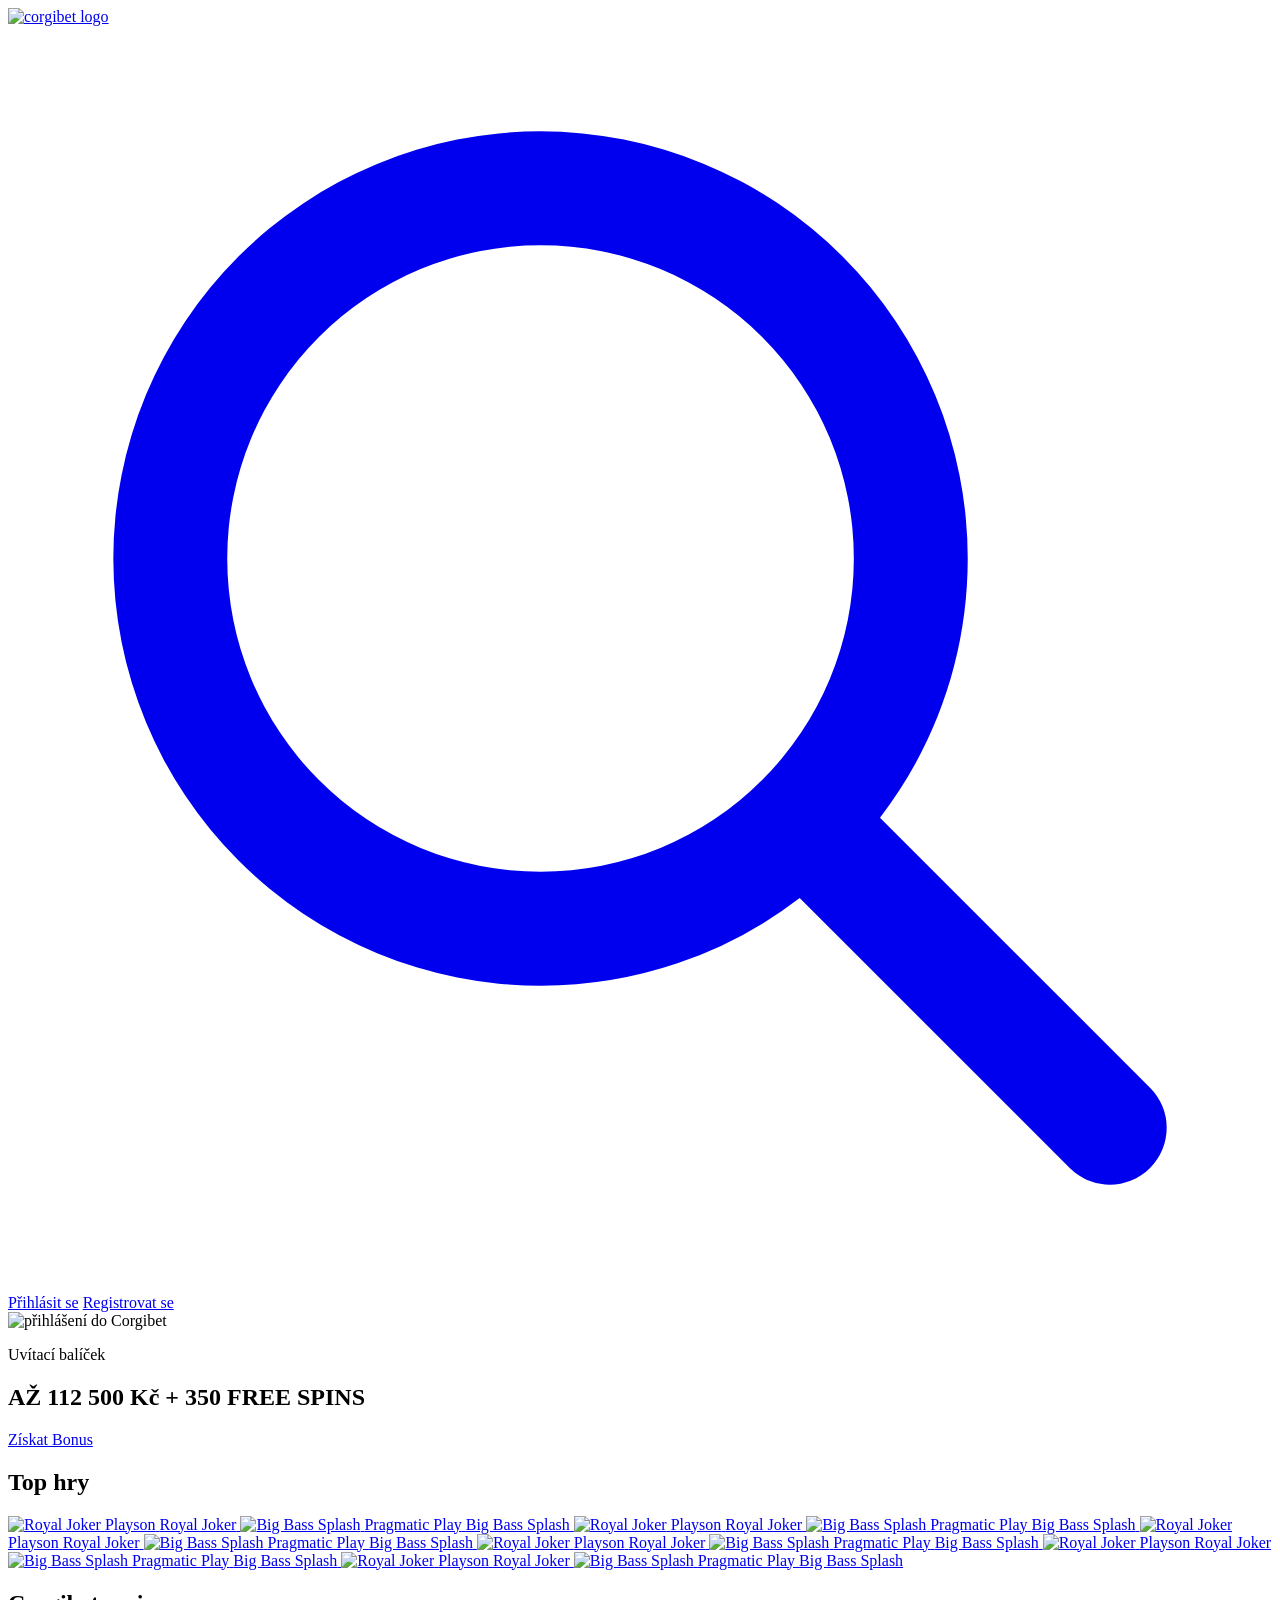
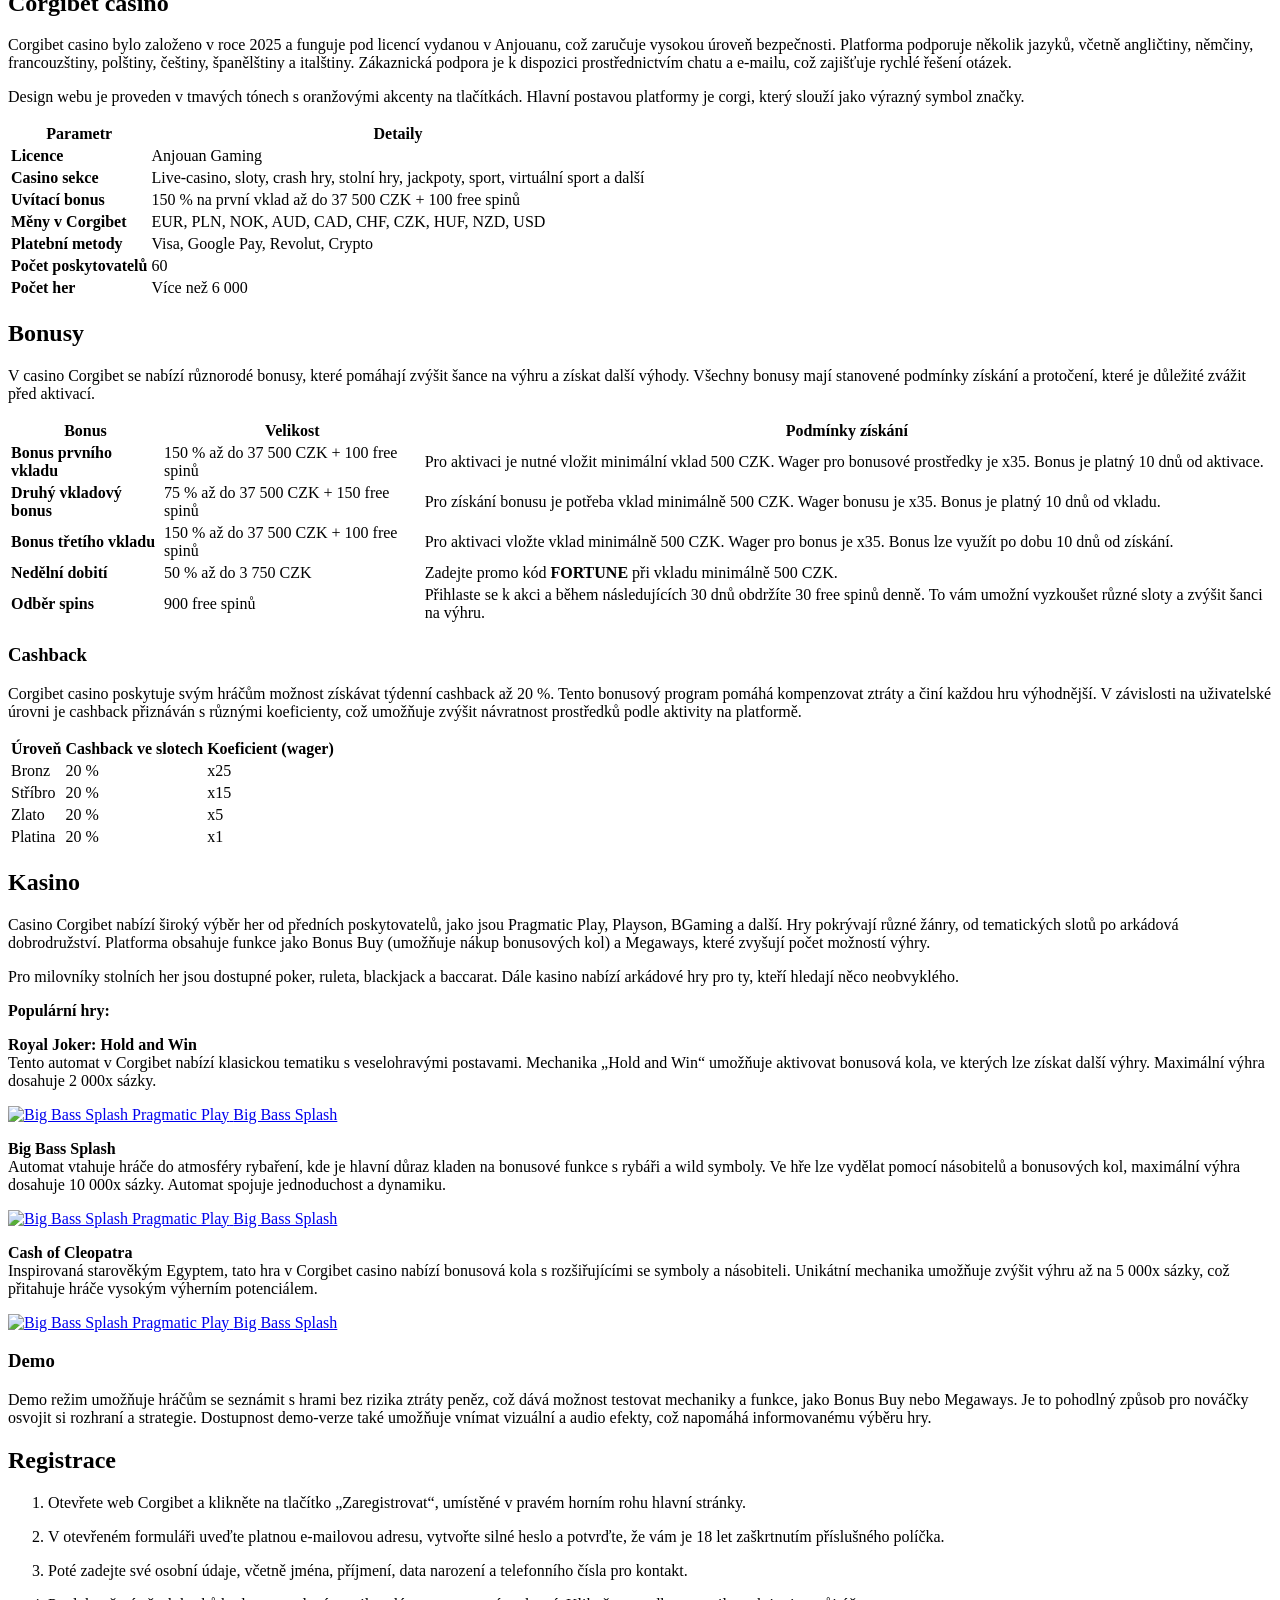
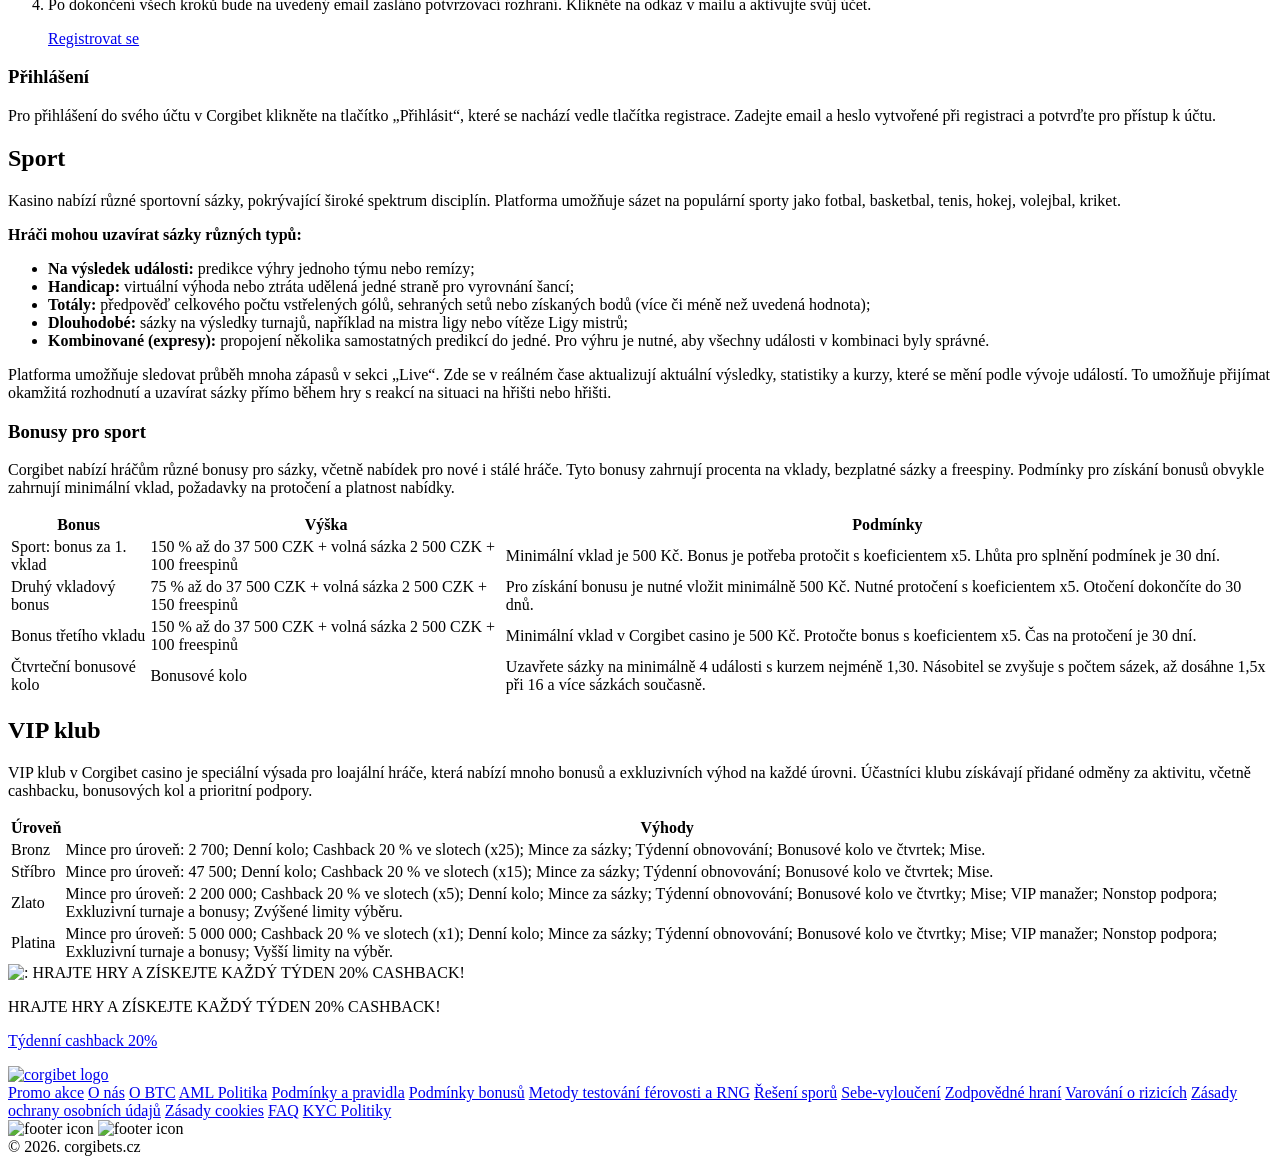
==== commit 86f01905: "update path" ====
--- a/cs-cs/index.html
+++ b/cs-cs/index.html
@@ -8,10 +8,10 @@
 	<meta name="description"
 		content=" Corgibet casino v Česku — automaty, live casino a sport. Uvítací bonus až 37 500 CZK + 100 volných zatočení pro nové hráče.">
 	<title>Corgibet Oficiální stránky kasina ᐉ Corgibet Přihlášení</title>
-	<link rel="icon" href="/images/favicon.svg">
-	<link rel="apple-touch-icon" href="/images/favicon.png">
-	<link rel="stylesheet" href="/css/styles.css">
-	<link rel="preload" as="image" href="/images/welcome-banner-desktop.webp">
+	<link rel="icon" href="images/favicon.svg">
+	<link rel="apple-touch-icon" href="images/favicon.png">
+	<link rel="stylesheet" href="css/styles.css">
+	<link rel="preload" as="image" href="images/welcome-banner-desktop.webp">
 	<link rel="alternate" href="https://corgibets.cz/" hreflang="cs">
 	<link rel="alternate" href="https://corgibets.cz/cs-cs/" hreflang="cs-cs">
 	<link rel="canonical" href="https://corgibets.cz/cs-cs/">
@@ -22,17 +22,10 @@
 		<header class="header">
 			<div class="container">
 				<a class="header__logo" href="/">
-					<img src="/images/logo.svg" alt="corgibet logo" width="150" height="31">
+					<img src="images/logo.svg" alt="corgibet logo" width="150" height="31">
 				</a>
 				<div class="header__buttons">
-					<a href="go" rel="nofollow" class="header__button_search" aria-label="Search"><svg
-							xmlns="http://www.w3.org/2000/svg" viewBox="0 0 24 24" fill="none">
-							<g>
-								<path xmlns="http://www.w3.org/2000/svg"
-									d="M10.111 2a8.114 8.114 0 0 1 8.112 8.111c0 1.85-.617 3.558-1.666 4.921l5.127 5.126a1.077 1.077 0 0 1 0 1.525c-.39.39-1.006.422-1.428.087l-.097-.087-5.127-5.126a8.04 8.04 0 0 1-4.92 1.665A8.114 8.114 0 0 1 2 10.112 8.114 8.114 0 0 1 10.111 2m0 2.163a5.945 5.945 0 0 0-5.948 5.948 5.945 5.945 0 0 0 5.948 5.948 5.945 5.945 0 0 0 5.949-5.948 5.945 5.945 0 0 0-5.949-5.948"
-									fill="currentColor"></path>
-							</g>
-						</svg></a>
+					<a href="go" rel="nofollow" class="header__button_search" aria-label="Search"><svg xmlns="http://www.w3.org/2000/svg" viewBox="0 0 24 24" fill="none"><g><path xmlns="http://www.w3.org/2000/svg" d="M10.111 2a8.114 8.114 0 0 1 8.112 8.111c0 1.85-.617 3.558-1.666 4.921l5.127 5.126a1.077 1.077 0 0 1 0 1.525c-.39.39-1.006.422-1.428.087l-.097-.087-5.127-5.126a8.04 8.04 0 0 1-4.92 1.665A8.114 8.114 0 0 1 2 10.112 8.114 8.114 0 0 1 10.111 2m0 2.163a5.945 5.945 0 0 0-5.948 5.948 5.945 5.945 0 0 0 5.948 5.948 5.945 5.945 0 0 0 5.949-5.948 5.945 5.945 0 0 0-5.949-5.948" fill="currentColor"></path></g></svg></a>
 					<a href="go" rel="nofollow" class="header__button btn">Přihlásit se</a>
 					<a href="go" rel="nofollow" class="header__button btn btn-orange">Registrovat se</a>
 				</div>
@@ -43,7 +36,7 @@
 				<div class="container">
 					<div class="hero__body">
 						<picture class="hero__image">
-							<img src="/images/welcome-banner-desktop.webp" alt="přihlášení do Corgibet"
+							<img src="images/welcome-banner-desktop.webp" alt="přihlášení do Corgibet"
 								fetchpriority="high">
 						</picture>
 						<div class="hero__content">
@@ -63,7 +56,7 @@
 						<div class="gallery__content">
 							<a href="go" rel="nofollow" class="gallery__content_item">
 								<span class="gallery__item_image">
-									<img src="/images/card_img_1.webp" alt="Royal Joker" loading="lazy" width="215"
+									<img src="images/card_img_1.webp" alt="Royal Joker" loading="lazy" width="215"
 										height="286">
 								</span>
 								<span class="gallery__item_info">
@@ -73,17 +66,17 @@
 							</a>
 							<a href="go" rel="nofollow" class="gallery__content_item">
 								<span class="gallery__item_image">
-									<img src="/images/card_img_2.webp" alt="Big Bass Splash" loading="lazy" width="215"
-										height="286">
-								</span>
-								<span class="gallery__item_info">
-									<span class="gallery_item_subtitle">Pragmatic Play</span>
-									<span class="gallery_item_title">Big Bass Splash</span>
-								</span>
-							</a>
-							<a href="go" rel="nofollow" class="gallery__content_item">
-								<span class="gallery__item_image">
-									<img src="/images/card_img_1.webp" alt="Royal Joker" loading="lazy" width="215"
+									<img src="images/card_img_2.webp" alt="Big Bass Splash" loading="lazy" width="215"
+										height="286">
+								</span>
+								<span class="gallery__item_info">
+									<span class="gallery_item_subtitle">Pragmatic Play</span>
+									<span class="gallery_item_title">Big Bass Splash</span>
+								</span>
+							</a>
+							<a href="go" rel="nofollow" class="gallery__content_item">
+								<span class="gallery__item_image">
+									<img src="images/card_img_1.webp" alt="Royal Joker" loading="lazy" width="215"
 										height="286">
 								</span>
 								<span class="gallery__item_info">
@@ -93,17 +86,17 @@
 							</a>
 							<a href="go" rel="nofollow" class="gallery__content_item">
 								<span class="gallery__item_image">
-									<img src="/images/card_img_2.webp" alt="Big Bass Splash" loading="lazy" width="215"
-										height="286">
-								</span>
-								<span class="gallery__item_info">
-									<span class="gallery_item_subtitle">Pragmatic Play</span>
-									<span class="gallery_item_title">Big Bass Splash</span>
-								</span>
-							</a>
-							<a href="go" rel="nofollow" class="gallery__content_item">
-								<span class="gallery__item_image">
-									<img src="/images/card_img_1.webp" alt="Royal Joker" loading="lazy" width="215"
+									<img src="images/card_img_2.webp" alt="Big Bass Splash" loading="lazy" width="215"
+										height="286">
+								</span>
+								<span class="gallery__item_info">
+									<span class="gallery_item_subtitle">Pragmatic Play</span>
+									<span class="gallery_item_title">Big Bass Splash</span>
+								</span>
+							</a>
+							<a href="go" rel="nofollow" class="gallery__content_item">
+								<span class="gallery__item_image">
+									<img src="images/card_img_1.webp" alt="Royal Joker" loading="lazy" width="215"
 										height="286">
 								</span>
 								<span class="gallery__item_info">
@@ -113,17 +106,17 @@
 							</a>
 							<a href="go" rel="nofollow" class="gallery__content_item">
 								<span class="gallery__item_image">
-									<img src="/images/card_img_2.webp" alt="Big Bass Splash" loading="lazy" width="215"
-										height="286">
-								</span>
-								<span class="gallery__item_info">
-									<span class="gallery_item_subtitle">Pragmatic Play</span>
-									<span class="gallery_item_title">Big Bass Splash</span>
-								</span>
-							</a>
-							<a href="go" rel="nofollow" class="gallery__content_item">
-								<span class="gallery__item_image">
-									<img src="/images/card_img_1.webp" alt="Royal Joker" loading="lazy" width="215"
+									<img src="images/card_img_2.webp" alt="Big Bass Splash" loading="lazy" width="215"
+										height="286">
+								</span>
+								<span class="gallery__item_info">
+									<span class="gallery_item_subtitle">Pragmatic Play</span>
+									<span class="gallery_item_title">Big Bass Splash</span>
+								</span>
+							</a>
+							<a href="go" rel="nofollow" class="gallery__content_item">
+								<span class="gallery__item_image">
+									<img src="images/card_img_1.webp" alt="Royal Joker" loading="lazy" width="215"
 										height="286">
 								</span>
 								<span class="gallery__item_info">
@@ -133,17 +126,17 @@
 							</a>
 							<a href="go" rel="nofollow" class="gallery__content_item">
 								<span class="gallery__item_image">
-									<img src="/images/card_img_2.webp" alt="Big Bass Splash" loading="lazy" width="215"
-										height="286">
-								</span>
-								<span class="gallery__item_info">
-									<span class="gallery_item_subtitle">Pragmatic Play</span>
-									<span class="gallery_item_title">Big Bass Splash</span>
-								</span>
-							</a>
-							<a href="go" rel="nofollow" class="gallery__content_item">
-								<span class="gallery__item_image">
-									<img src="/images/card_img_1.webp" alt="Royal Joker" loading="lazy" width="215"
+									<img src="images/card_img_2.webp" alt="Big Bass Splash" loading="lazy" width="215"
+										height="286">
+								</span>
+								<span class="gallery__item_info">
+									<span class="gallery_item_subtitle">Pragmatic Play</span>
+									<span class="gallery_item_title">Big Bass Splash</span>
+								</span>
+							</a>
+							<a href="go" rel="nofollow" class="gallery__content_item">
+								<span class="gallery__item_image">
+									<img src="images/card_img_1.webp" alt="Royal Joker" loading="lazy" width="215"
 										height="286">
 								</span>
 								<span class="gallery__item_info">
@@ -153,17 +146,17 @@
 							</a>
 							<a href="go" rel="nofollow" class="gallery__content_item">
 								<span class="gallery__item_image">
-									<img src="/images/card_img_2.webp" alt="Big Bass Splash" loading="lazy" width="215"
-										height="286">
-								</span>
-								<span class="gallery__item_info">
-									<span class="gallery_item_subtitle">Pragmatic Play</span>
-									<span class="gallery_item_title">Big Bass Splash</span>
-								</span>
-							</a>
-							<a href="go" rel="nofollow" class="gallery__content_item">
-								<span class="gallery__item_image">
-									<img src="/images/card_img_1.webp" alt="Royal Joker" loading="lazy" width="215"
+									<img src="images/card_img_2.webp" alt="Big Bass Splash" loading="lazy" width="215"
+										height="286">
+								</span>
+								<span class="gallery__item_info">
+									<span class="gallery_item_subtitle">Pragmatic Play</span>
+									<span class="gallery_item_title">Big Bass Splash</span>
+								</span>
+							</a>
+							<a href="go" rel="nofollow" class="gallery__content_item">
+								<span class="gallery__item_image">
+									<img src="images/card_img_1.webp" alt="Royal Joker" loading="lazy" width="215"
 										height="286">
 								</span>
 								<span class="gallery__item_info">
@@ -173,7 +166,7 @@
 							</a>
 							<a href="go" rel="nofollow" class="gallery__content_item">
 								<span class="gallery__item_image">
-									<img src="/images/card_img_2.webp" alt="Big Bass Splash" loading="lazy" width="215"
+									<img src="images/card_img_2.webp" alt="Big Bass Splash" loading="lazy" width="215"
 										height="286">
 								</span>
 								<span class="gallery__item_info">
@@ -351,7 +344,7 @@
 						<p>
 							<a href="go" rel="nofollow" class="gallery__content_item">
 								<span class="gallery__item_image">
-									<img src="/images/card_img_1.webp" alt="Big Bass Splash" loading="lazy" width="215"
+									<img src="images/card_img_1.webp" alt="Big Bass Splash" loading="lazy" width="215"
 										height="286">
 								</span>
 								<span class="gallery__item_info">
@@ -368,7 +361,7 @@
 						<p>
 							<a href="go" rel="nofollow" class="gallery__content_item">
 								<span class="gallery__item_image">
-									<img src="/images/card_img_2.webp" alt="Big Bass Splash" loading="lazy" width="215"
+									<img src="images/card_img_2.webp" alt="Big Bass Splash" loading="lazy" width="215"
 										height="286">
 								</span>
 								<span class="gallery__item_info">
@@ -385,7 +378,7 @@
 						<p>
 							<a href="go" rel="nofollow" class="gallery__content_item">
 								<span class="gallery__item_image">
-									<img src="/images/card_img_1.webp" alt="Big Bass Splash" loading="lazy" width="215"
+									<img src="images/card_img_1.webp" alt="Big Bass Splash" loading="lazy" width="215"
 										height="286">
 								</span>
 								<span class="gallery__item_info">
@@ -550,7 +543,7 @@
 						</div>
 						<div class="seo-bonus__wrap">
 							<article class="seo-bonus">
-								<img width="438" height="219" loading="lazy" src="/images/seo_bonus_img.webp"
+								<img width="438" height="219" loading="lazy" src="images/seo_bonus_img.webp"
 									alt=": HRAJTE HRY A ZÍSKEJTE KAŽDÝ TÝDEN 20% CASHBACK!" class="seo-bonus__cover">
 								<div class="seo-bonus__inner">
 									<div class="seo-bonus__content">
@@ -569,7 +562,7 @@
 			<div class="container">
 				<div class="footer__top">
 					<a class="footer__logo" href="/">
-						<img src="/images/logo.svg" alt="corgibet logo" width="150" height="31">
+						<img src="images/logo.svg" alt="corgibet logo" width="150" height="31">
 					</a>
 					<nav class="footer__nav">
 						<a href="go" rel="nofollow" class="footer__nav_link">Promo akce</a>
@@ -591,15 +584,15 @@
 				</div>
 				<div class="footer__bottom">
 					<div class="footer__bottom_icons">
-						<img src="/images/footer_icon_1.svg" loading="lazy" width="25" height="25" alt="footer icon">
-						<img src="/images/footer_icon_2.svg" loading="lazy" width="51" height="22" alt="footer icon">
+						<img src="images/footer_icon_1.svg" loading="lazy" width="25" height="25" alt="footer icon">
+						<img src="images/footer_icon_2.svg" loading="lazy" width="51" height="22" alt="footer icon">
 					</div>
 					<div class="footer__bottom_copyright">© 2026. corgibets.cz</div>
 				</div>
 			</div> <!-- /.container -->
 		</footer> <!-- /.footer -->
 	</div> <!-- /.wrapper -->
-	<script src="/js/app.js"></script>
+	<script src="js/app.js"></script>
 </body>
 
 </html>
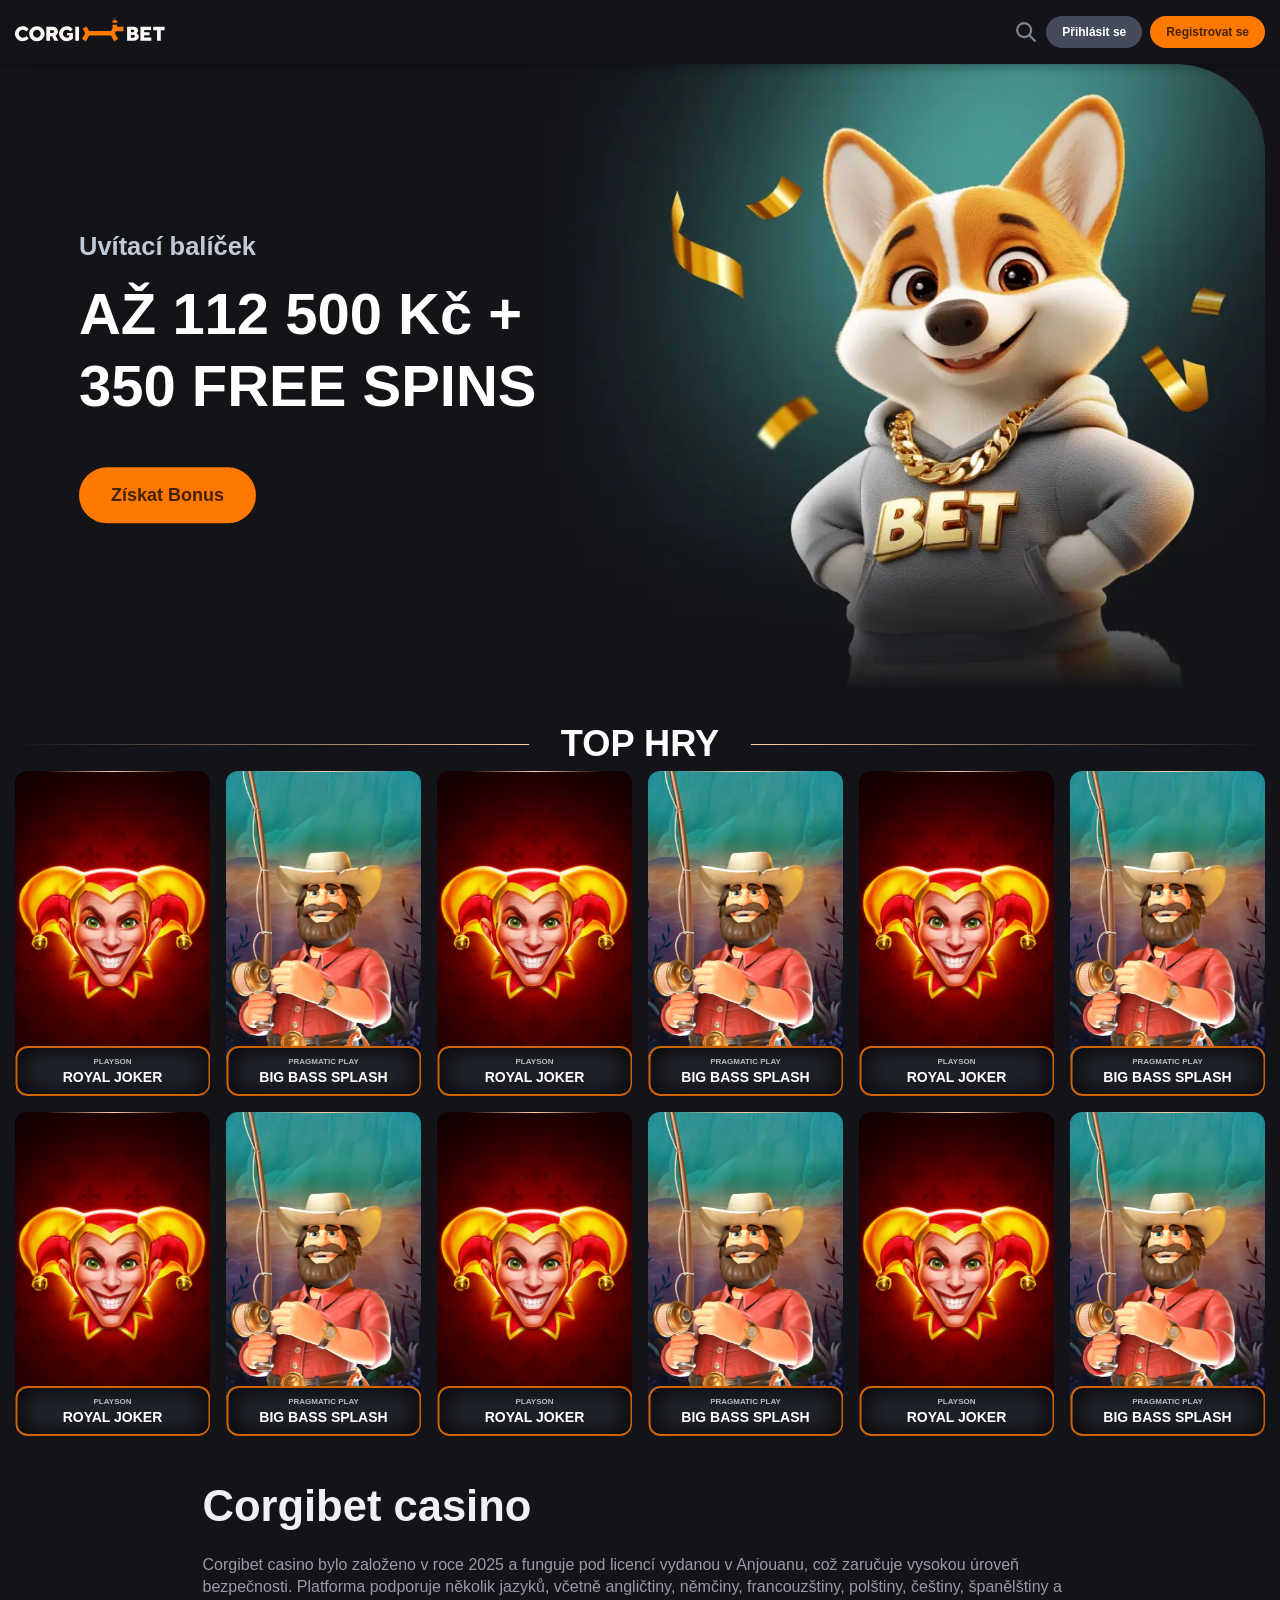
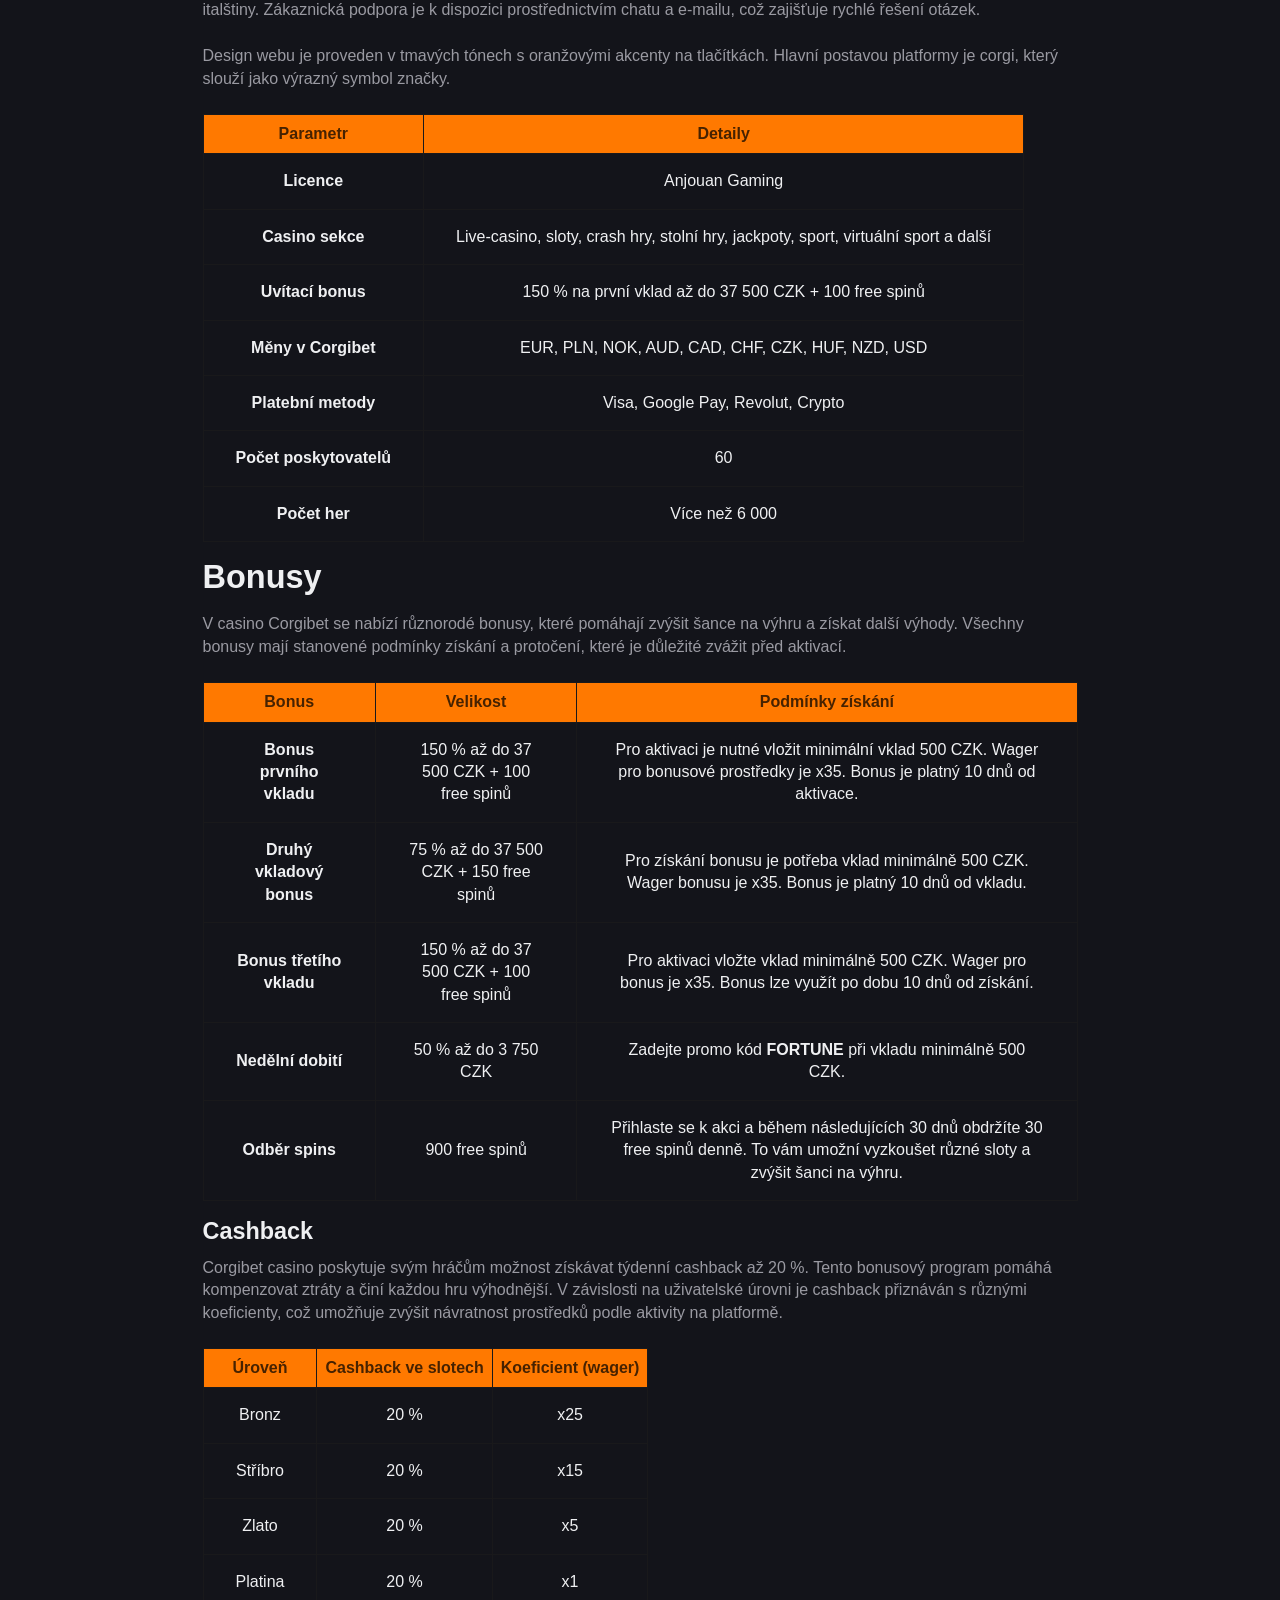
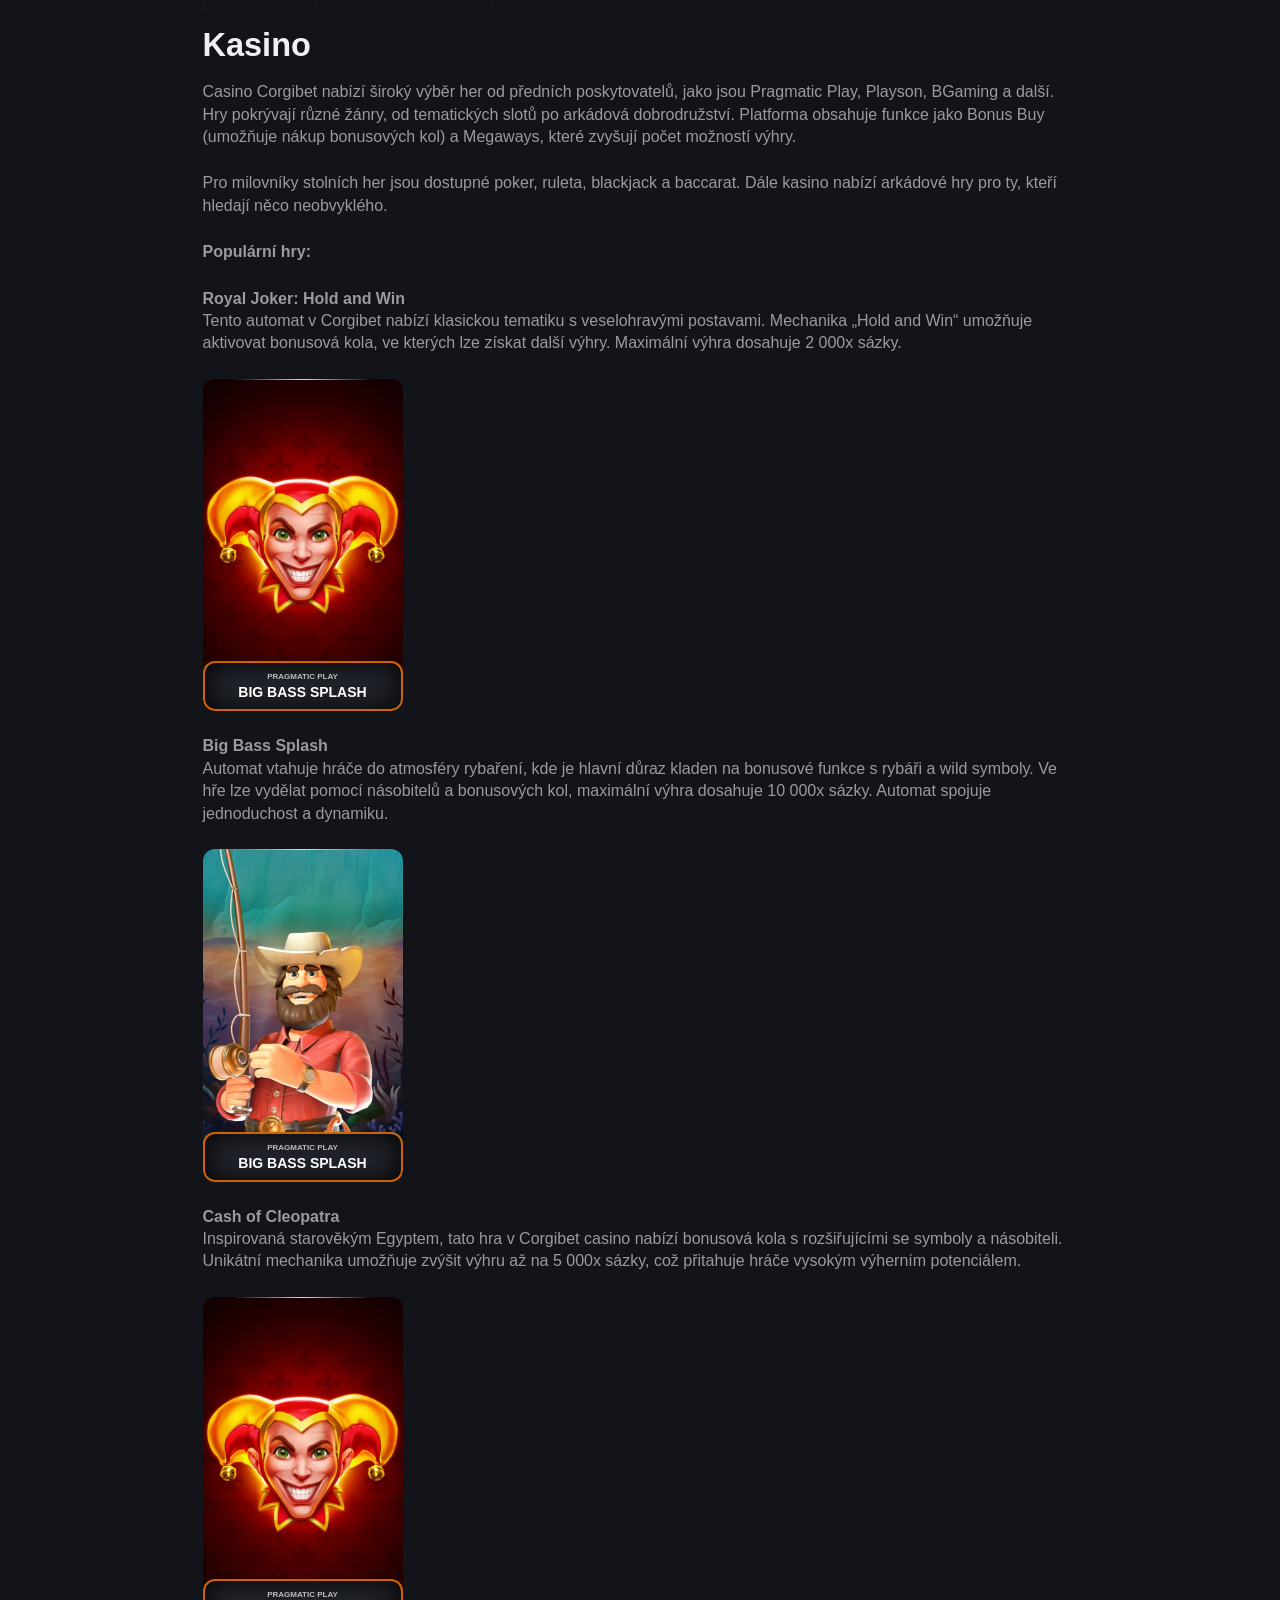
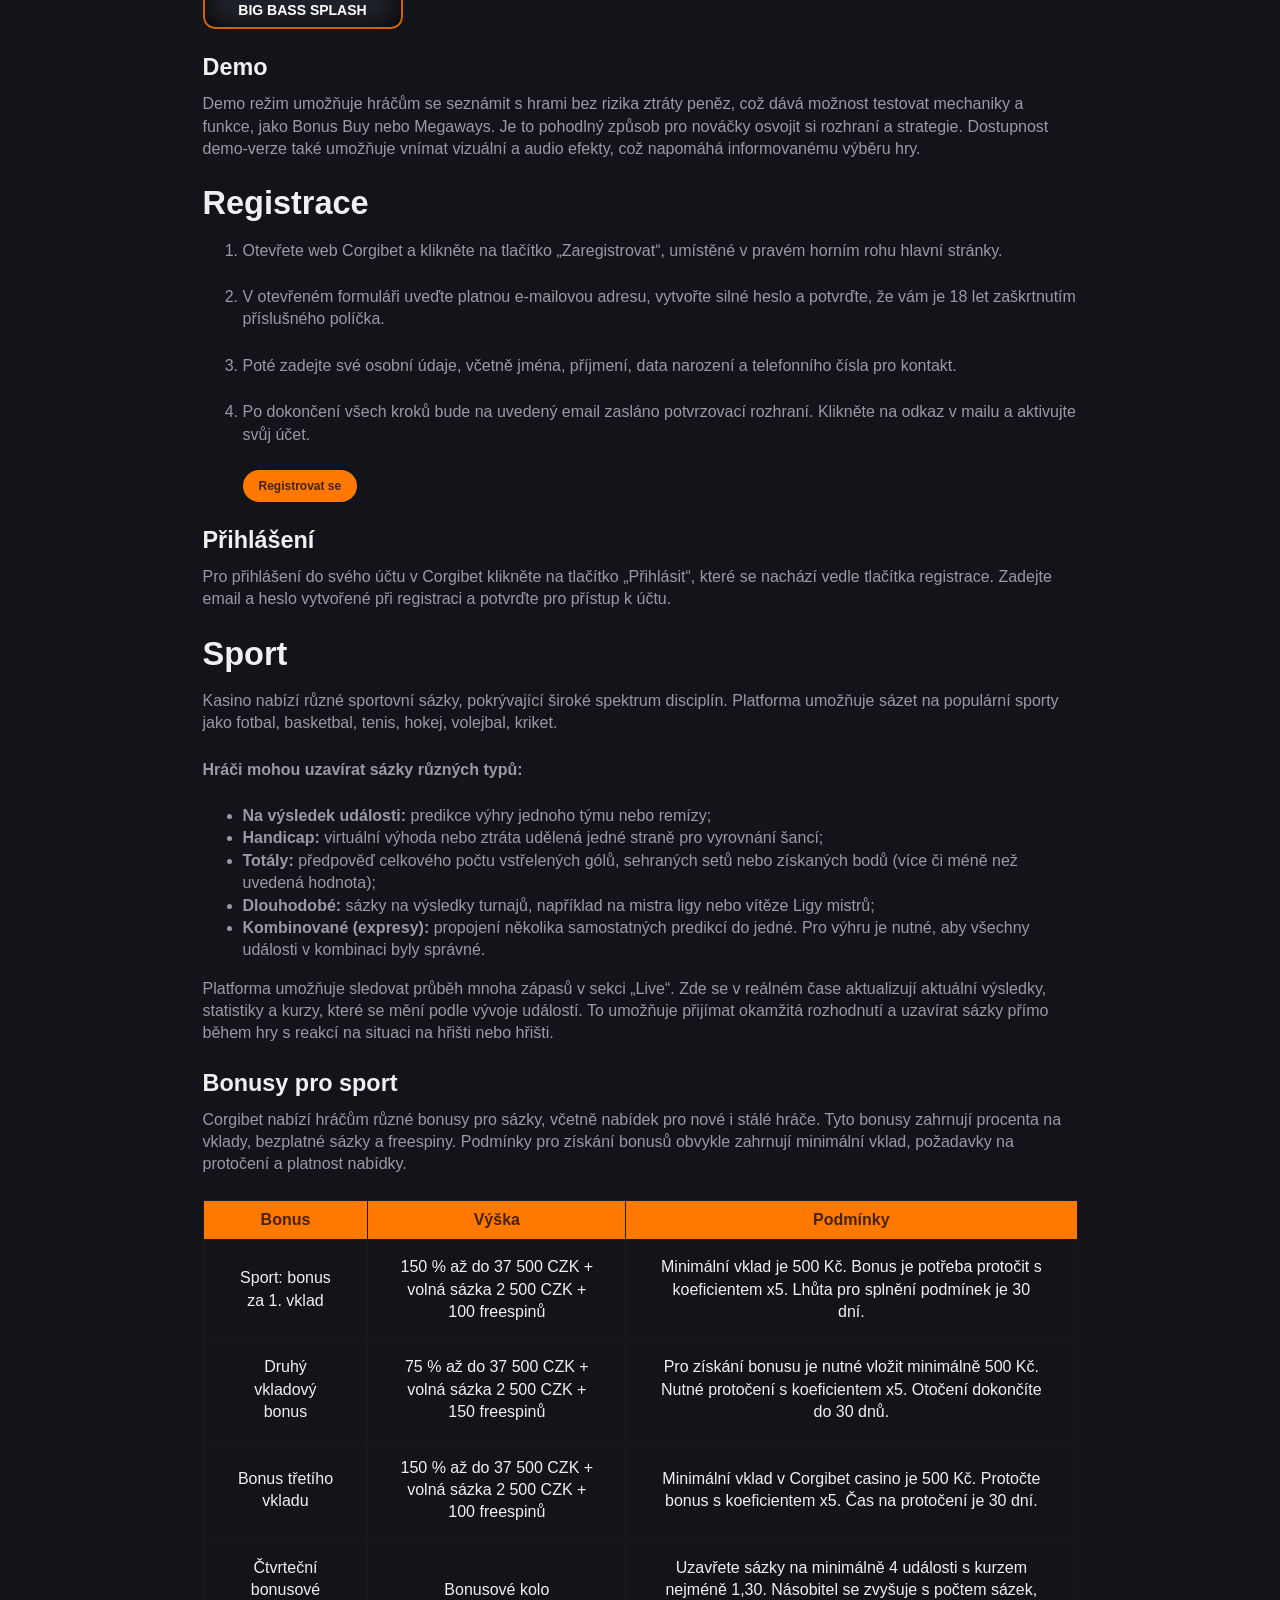
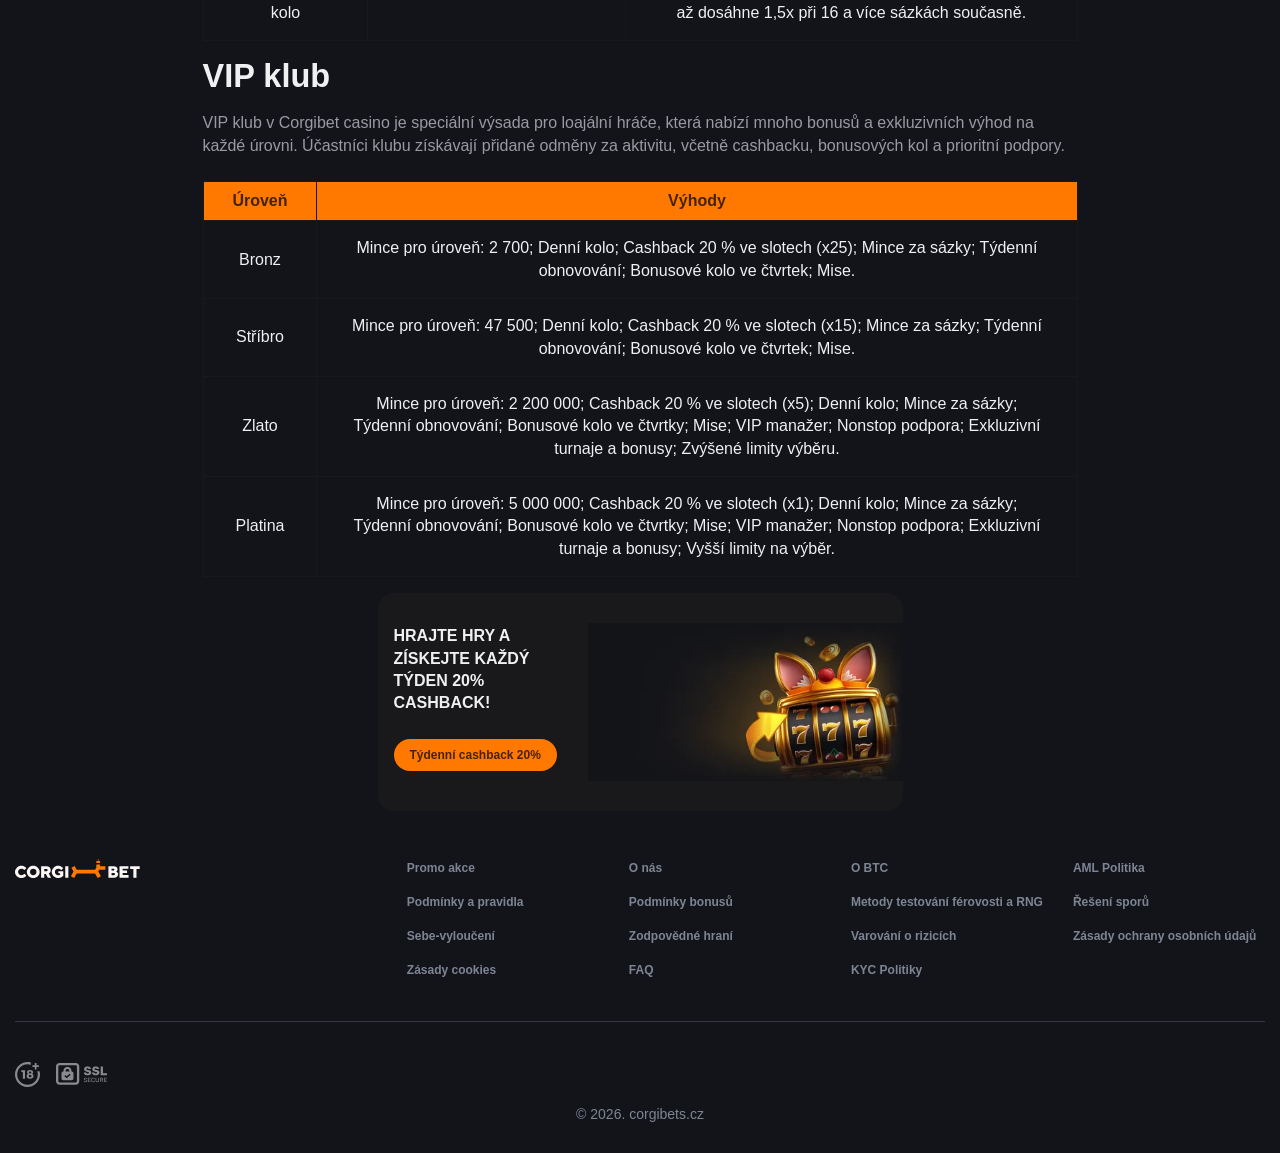
==== commit 6ea2d24a: "update path" ====
--- a/cs-cs/index.html
+++ b/cs-cs/index.html
@@ -8,13 +8,12 @@
 	<meta name="description"
 		content=" Corgibet casino v Česku — automaty, live casino a sport. Uvítací bonus až 37 500 CZK + 100 volných zatočení pro nové hráče.">
 	<title>Corgibet Oficiální stránky kasina ᐉ Corgibet Přihlášení</title>
-	<link rel="icon" href="images/favicon.svg">
-	<link rel="apple-touch-icon" href="images/favicon.png">
-	<link rel="stylesheet" href="css/styles.css">
-	<link rel="preload" as="image" href="images/welcome-banner-desktop.webp">
+	<link rel="icon" href="../images/favicon.svg">
+	<link rel="apple-touch-icon" href="../images/favicon.png">
+	<link rel="stylesheet" href="../css/styles.css">
+	<link rel="preload" as="image" href="../images/welcome-banner-desktop.webp">
 	<link rel="alternate" href="https://corgibets.cz/" hreflang="cs">
 	<link rel="alternate" href="https://corgibets.cz/cs-cs/" hreflang="cs-cs">
-	<link rel="canonical" href="https://corgibets.cz/cs-cs/">
 </head>
 
 <body>
@@ -22,10 +21,17 @@
 		<header class="header">
 			<div class="container">
 				<a class="header__logo" href="/">
-					<img src="images/logo.svg" alt="corgibet logo" width="150" height="31">
+					<img src="../images/logo.svg" alt="corgibet logo" width="150" height="31">
 				</a>
 				<div class="header__buttons">
-					<a href="go" rel="nofollow" class="header__button_search" aria-label="Search"><svg xmlns="http://www.w3.org/2000/svg" viewBox="0 0 24 24" fill="none"><g><path xmlns="http://www.w3.org/2000/svg" d="M10.111 2a8.114 8.114 0 0 1 8.112 8.111c0 1.85-.617 3.558-1.666 4.921l5.127 5.126a1.077 1.077 0 0 1 0 1.525c-.39.39-1.006.422-1.428.087l-.097-.087-5.127-5.126a8.04 8.04 0 0 1-4.92 1.665A8.114 8.114 0 0 1 2 10.112 8.114 8.114 0 0 1 10.111 2m0 2.163a5.945 5.945 0 0 0-5.948 5.948 5.945 5.945 0 0 0 5.948 5.948 5.945 5.945 0 0 0 5.949-5.948 5.945 5.945 0 0 0-5.949-5.948" fill="currentColor"></path></g></svg></a>
+					<a href="go" rel="nofollow" class="header__button_search" aria-label="Search"><svg
+							xmlns="http://www.w3.org/2000/svg" viewBox="0 0 24 24" fill="none">
+							<g>
+								<path xmlns="http://www.w3.org/2000/svg"
+									d="M10.111 2a8.114 8.114 0 0 1 8.112 8.111c0 1.85-.617 3.558-1.666 4.921l5.127 5.126a1.077 1.077 0 0 1 0 1.525c-.39.39-1.006.422-1.428.087l-.097-.087-5.127-5.126a8.04 8.04 0 0 1-4.92 1.665A8.114 8.114 0 0 1 2 10.112 8.114 8.114 0 0 1 10.111 2m0 2.163a5.945 5.945 0 0 0-5.948 5.948 5.945 5.945 0 0 0 5.948 5.948 5.945 5.945 0 0 0 5.949-5.948 5.945 5.945 0 0 0-5.949-5.948"
+									fill="currentColor"></path>
+							</g>
+						</svg></a>
 					<a href="go" rel="nofollow" class="header__button btn">Přihlásit se</a>
 					<a href="go" rel="nofollow" class="header__button btn btn-orange">Registrovat se</a>
 				</div>
@@ -36,7 +42,7 @@
 				<div class="container">
 					<div class="hero__body">
 						<picture class="hero__image">
-							<img src="images/welcome-banner-desktop.webp" alt="přihlášení do Corgibet"
+							<img src="../images/welcome-banner-desktop.webp" alt="přihlášení do Corgibet"
 								fetchpriority="high">
 						</picture>
 						<div class="hero__content">
@@ -56,7 +62,7 @@
 						<div class="gallery__content">
 							<a href="go" rel="nofollow" class="gallery__content_item">
 								<span class="gallery__item_image">
-									<img src="images/card_img_1.webp" alt="Royal Joker" loading="lazy" width="215"
+									<img src="../images/card_img_1.webp" alt="Royal Joker" loading="lazy" width="215"
 										height="286">
 								</span>
 								<span class="gallery__item_info">
@@ -66,17 +72,17 @@
 							</a>
 							<a href="go" rel="nofollow" class="gallery__content_item">
 								<span class="gallery__item_image">
-									<img src="images/card_img_2.webp" alt="Big Bass Splash" loading="lazy" width="215"
-										height="286">
-								</span>
-								<span class="gallery__item_info">
-									<span class="gallery_item_subtitle">Pragmatic Play</span>
-									<span class="gallery_item_title">Big Bass Splash</span>
-								</span>
-							</a>
-							<a href="go" rel="nofollow" class="gallery__content_item">
-								<span class="gallery__item_image">
-									<img src="images/card_img_1.webp" alt="Royal Joker" loading="lazy" width="215"
+									<img src="../images/card_img_2.webp" alt="Big Bass Splash" loading="lazy" width="215"
+										height="286">
+								</span>
+								<span class="gallery__item_info">
+									<span class="gallery_item_subtitle">Pragmatic Play</span>
+									<span class="gallery_item_title">Big Bass Splash</span>
+								</span>
+							</a>
+							<a href="go" rel="nofollow" class="gallery__content_item">
+								<span class="gallery__item_image">
+									<img src="../images/card_img_1.webp" alt="Royal Joker" loading="lazy" width="215"
 										height="286">
 								</span>
 								<span class="gallery__item_info">
@@ -86,17 +92,17 @@
 							</a>
 							<a href="go" rel="nofollow" class="gallery__content_item">
 								<span class="gallery__item_image">
-									<img src="images/card_img_2.webp" alt="Big Bass Splash" loading="lazy" width="215"
-										height="286">
-								</span>
-								<span class="gallery__item_info">
-									<span class="gallery_item_subtitle">Pragmatic Play</span>
-									<span class="gallery_item_title">Big Bass Splash</span>
-								</span>
-							</a>
-							<a href="go" rel="nofollow" class="gallery__content_item">
-								<span class="gallery__item_image">
-									<img src="images/card_img_1.webp" alt="Royal Joker" loading="lazy" width="215"
+									<img src="../images/card_img_2.webp" alt="Big Bass Splash" loading="lazy" width="215"
+										height="286">
+								</span>
+								<span class="gallery__item_info">
+									<span class="gallery_item_subtitle">Pragmatic Play</span>
+									<span class="gallery_item_title">Big Bass Splash</span>
+								</span>
+							</a>
+							<a href="go" rel="nofollow" class="gallery__content_item">
+								<span class="gallery__item_image">
+									<img src="../images/card_img_1.webp" alt="Royal Joker" loading="lazy" width="215"
 										height="286">
 								</span>
 								<span class="gallery__item_info">
@@ -106,17 +112,17 @@
 							</a>
 							<a href="go" rel="nofollow" class="gallery__content_item">
 								<span class="gallery__item_image">
-									<img src="images/card_img_2.webp" alt="Big Bass Splash" loading="lazy" width="215"
-										height="286">
-								</span>
-								<span class="gallery__item_info">
-									<span class="gallery_item_subtitle">Pragmatic Play</span>
-									<span class="gallery_item_title">Big Bass Splash</span>
-								</span>
-							</a>
-							<a href="go" rel="nofollow" class="gallery__content_item">
-								<span class="gallery__item_image">
-									<img src="images/card_img_1.webp" alt="Royal Joker" loading="lazy" width="215"
+									<img src="../images/card_img_2.webp" alt="Big Bass Splash" loading="lazy" width="215"
+										height="286">
+								</span>
+								<span class="gallery__item_info">
+									<span class="gallery_item_subtitle">Pragmatic Play</span>
+									<span class="gallery_item_title">Big Bass Splash</span>
+								</span>
+							</a>
+							<a href="go" rel="nofollow" class="gallery__content_item">
+								<span class="gallery__item_image">
+									<img src="../images/card_img_1.webp" alt="Royal Joker" loading="lazy" width="215"
 										height="286">
 								</span>
 								<span class="gallery__item_info">
@@ -126,17 +132,17 @@
 							</a>
 							<a href="go" rel="nofollow" class="gallery__content_item">
 								<span class="gallery__item_image">
-									<img src="images/card_img_2.webp" alt="Big Bass Splash" loading="lazy" width="215"
-										height="286">
-								</span>
-								<span class="gallery__item_info">
-									<span class="gallery_item_subtitle">Pragmatic Play</span>
-									<span class="gallery_item_title">Big Bass Splash</span>
-								</span>
-							</a>
-							<a href="go" rel="nofollow" class="gallery__content_item">
-								<span class="gallery__item_image">
-									<img src="images/card_img_1.webp" alt="Royal Joker" loading="lazy" width="215"
+									<img src="../images/card_img_2.webp" alt="Big Bass Splash" loading="lazy" width="215"
+										height="286">
+								</span>
+								<span class="gallery__item_info">
+									<span class="gallery_item_subtitle">Pragmatic Play</span>
+									<span class="gallery_item_title">Big Bass Splash</span>
+								</span>
+							</a>
+							<a href="go" rel="nofollow" class="gallery__content_item">
+								<span class="gallery__item_image">
+									<img src="../images/card_img_1.webp" alt="Royal Joker" loading="lazy" width="215"
 										height="286">
 								</span>
 								<span class="gallery__item_info">
@@ -146,17 +152,17 @@
 							</a>
 							<a href="go" rel="nofollow" class="gallery__content_item">
 								<span class="gallery__item_image">
-									<img src="images/card_img_2.webp" alt="Big Bass Splash" loading="lazy" width="215"
-										height="286">
-								</span>
-								<span class="gallery__item_info">
-									<span class="gallery_item_subtitle">Pragmatic Play</span>
-									<span class="gallery_item_title">Big Bass Splash</span>
-								</span>
-							</a>
-							<a href="go" rel="nofollow" class="gallery__content_item">
-								<span class="gallery__item_image">
-									<img src="images/card_img_1.webp" alt="Royal Joker" loading="lazy" width="215"
+									<img src="../images/card_img_2.webp" alt="Big Bass Splash" loading="lazy" width="215"
+										height="286">
+								</span>
+								<span class="gallery__item_info">
+									<span class="gallery_item_subtitle">Pragmatic Play</span>
+									<span class="gallery_item_title">Big Bass Splash</span>
+								</span>
+							</a>
+							<a href="go" rel="nofollow" class="gallery__content_item">
+								<span class="gallery__item_image">
+									<img src="../images/card_img_1.webp" alt="Royal Joker" loading="lazy" width="215"
 										height="286">
 								</span>
 								<span class="gallery__item_info">
@@ -166,7 +172,7 @@
 							</a>
 							<a href="go" rel="nofollow" class="gallery__content_item">
 								<span class="gallery__item_image">
-									<img src="images/card_img_2.webp" alt="Big Bass Splash" loading="lazy" width="215"
+									<img src="../images/card_img_2.webp" alt="Big Bass Splash" loading="lazy" width="215"
 										height="286">
 								</span>
 								<span class="gallery__item_info">
@@ -344,7 +350,7 @@
 						<p>
 							<a href="go" rel="nofollow" class="gallery__content_item">
 								<span class="gallery__item_image">
-									<img src="images/card_img_1.webp" alt="Big Bass Splash" loading="lazy" width="215"
+									<img src="../images/card_img_1.webp" alt="Big Bass Splash" loading="lazy" width="215"
 										height="286">
 								</span>
 								<span class="gallery__item_info">
@@ -361,7 +367,7 @@
 						<p>
 							<a href="go" rel="nofollow" class="gallery__content_item">
 								<span class="gallery__item_image">
-									<img src="images/card_img_2.webp" alt="Big Bass Splash" loading="lazy" width="215"
+									<img src="../images/card_img_2.webp" alt="Big Bass Splash" loading="lazy" width="215"
 										height="286">
 								</span>
 								<span class="gallery__item_info">
@@ -378,7 +384,7 @@
 						<p>
 							<a href="go" rel="nofollow" class="gallery__content_item">
 								<span class="gallery__item_image">
-									<img src="images/card_img_1.webp" alt="Big Bass Splash" loading="lazy" width="215"
+									<img src="../images/card_img_1.webp" alt="Big Bass Splash" loading="lazy" width="215"
 										height="286">
 								</span>
 								<span class="gallery__item_info">
@@ -543,7 +549,7 @@
 						</div>
 						<div class="seo-bonus__wrap">
 							<article class="seo-bonus">
-								<img width="438" height="219" loading="lazy" src="images/seo_bonus_img.webp"
+								<img width="438" height="219" loading="lazy" src="../images/seo_bonus_img.webp"
 									alt=": HRAJTE HRY A ZÍSKEJTE KAŽDÝ TÝDEN 20% CASHBACK!" class="seo-bonus__cover">
 								<div class="seo-bonus__inner">
 									<div class="seo-bonus__content">
@@ -562,7 +568,7 @@
 			<div class="container">
 				<div class="footer__top">
 					<a class="footer__logo" href="/">
-						<img src="images/logo.svg" alt="corgibet logo" width="150" height="31">
+						<img src="../images/logo.svg" alt="corgibet logo" width="150" height="31">
 					</a>
 					<nav class="footer__nav">
 						<a href="go" rel="nofollow" class="footer__nav_link">Promo akce</a>
@@ -584,15 +590,15 @@
 				</div>
 				<div class="footer__bottom">
 					<div class="footer__bottom_icons">
-						<img src="images/footer_icon_1.svg" loading="lazy" width="25" height="25" alt="footer icon">
-						<img src="images/footer_icon_2.svg" loading="lazy" width="51" height="22" alt="footer icon">
+						<img src="../images/footer_icon_1.svg" loading="lazy" width="25" height="25" alt="footer icon">
+						<img src="../images/footer_icon_2.svg" loading="lazy" width="51" height="22" alt="footer icon">
 					</div>
 					<div class="footer__bottom_copyright">© 2026. corgibets.cz</div>
 				</div>
 			</div> <!-- /.container -->
 		</footer> <!-- /.footer -->
 	</div> <!-- /.wrapper -->
-	<script src="js/app.js"></script>
+	<script src="../js/app.js"></script>
 </body>
 
 </html>
--- a/css/styles.css
+++ b/css/styles.css
@@ -0,0 +1,661 @@
+*,
+*::before,
+*::after {
+  box-sizing: border-box;
+  -webkit-tap-highlight-color: transparent;
+}
+
+html {
+  height: 100%;
+  font-size: 10px;
+  scroll-behavior: smooth;
+}
+
+body {
+  margin: 0;
+  padding: 0;
+  min-width: 360px;
+  background-color: #13141a;
+  color: #eff0f2;
+  font: 1.6rem/140% "Montserrat", sans-serif;
+  text-rendering: optimizeLegibility;
+  -webkit-font-smoothing: antialiased;
+  -moz-osx-font-smoothing: grayscale;
+}
+
+a {
+  text-decoration: none;
+  color: inherit;
+  transition: color 0.2s ease;
+  outline: none;
+}
+
+input {
+  -webkit-appearance: none;
+     -moz-appearance: none;
+          appearance: none;
+  border-radius: 0;
+  outline: none;
+  cursor: text;
+}
+
+button::-moz-focus-inner,
+input::-moz-focus-inner {
+  border: none;
+  padding: 0;
+}
+
+input,
+textarea,
+select,
+button {
+  font: inherit;
+  -webkit-appearance: none;
+     -moz-appearance: none;
+          appearance: none;
+  transition: all 0.2s ease;
+}
+
+button {
+  cursor: pointer;
+}
+
+img,
+svg {
+  display: block;
+  max-width: 100%;
+  height: auto;
+}
+
+svg {
+  width: 100%;
+  height: 100%;
+}
+
+svg *[fill] {
+  fill: currentColor;
+}
+
+svg *[stroke] {
+  stroke: currentColor;
+}
+
+svg * {
+  transition-property: fill, stroke;
+}
+
+p {
+  margin: 0 0 1.5em;
+  padding: 0;
+}
+
+h1 {
+  margin: 0 0 0.5em;
+  font-weight: 700;
+}
+
+h2 {
+  margin: 0 0 0.5em;
+  font-weight: 700;
+}
+
+h3 {
+  margin: 0 0 0.5em;
+  font-weight: 700;
+}
+
+h4 {
+  margin: 0 0 0.5em;
+  font-weight: 700;
+}
+
+h5 {
+  margin: 0 0 0.5em;
+  font-weight: 700;
+}
+
+h6 {
+  margin: 0 0 0.5em;
+  font-weight: 700;
+}
+
+.wrapper {
+  width: 100%;
+  min-height: 100vh;
+  display: flex;
+  flex-direction: column;
+  justify-content: flex-start;
+  overflow-x: hidden;
+}
+.wrapper .container {
+  --containerWidth: 1414px;
+  --paddingX: 15px;
+  width: 100%;
+  max-width: calc(var(--containerWidth) + var(--paddingX) * 2);
+  margin-inline: auto;
+  padding-inline: var(--paddingX);
+}
+@media screen and (max-width: 768px) {
+  .wrapper .container {
+    max-width: 100%;
+    --paddingX: 10px;
+  }
+}
+
+.visually-hidden {
+  position: absolute !important;
+  width: 1px !important;
+  height: 1px !important;
+  margin: -1px !important;
+  border: 0 !important;
+  padding: 0 !important;
+  white-space: nowrap !important;
+  clip-path: inset(100%) !important;
+  clip: rect(0 0 0 0) !important;
+  overflow: hidden !important;
+}
+
+.main {
+  display: flex;
+  flex-direction: column;
+  gap: 44px;
+  padding-top: 64px;
+}
+@media screen and (max-width: 576px) {
+  .main {
+    gap: 32px;
+  }
+}
+
+.btn {
+  display: flex;
+  align-items: center;
+  justify-content: center;
+  padding: 8px 16px;
+  background-color: #454b5a;
+  border-radius: 1000px;
+  color: #ffffff;
+  font-size: 1.2rem;
+  font-weight: 600;
+  line-height: 1.6rem;
+  text-decoration: none;
+  text-align: center;
+  transition: background-color 0.2s, color 0.2s;
+}
+@media screen and (max-width: 576px) {
+  .btn {
+    padding: 6px 12px;
+    font-size: 1rem;
+  }
+}
+.btn:hover {
+  background-color: #505768;
+}
+.btn.btn-orange {
+  background-color: #ff7900;
+  color: #462201;
+}
+.btn.btn-orange:hover {
+  background-color: #ff973a;
+}
+
+/* --- block --- */
+.header {
+  display: flex;
+  align-items: center;
+  width: 100%;
+  height: 64px;
+  background-color: #131419;
+  box-shadow: 0 4px 8px 0 rgba(0, 0, 0, 0.239), 0 0 1px 0 rgba(0, 0, 0, 0.322);
+  position: fixed;
+  top: 0;
+  left: 0;
+  z-index: 999;
+}
+.header .container {
+  display: flex;
+  align-items: center;
+  justify-content: space-between;
+}
+.header__logo {
+  width: 150px;
+  height: 28px;
+}
+@media screen and (max-width: 576px) {
+  .header__logo {
+    width: 100px;
+    height: auto;
+  }
+}
+.header__buttons {
+  display: flex;
+  align-items: center;
+  gap: 8px;
+}
+@media screen and (max-width: 576px) {
+  .header__buttons .header__button_search {
+    display: none;
+  }
+}
+.header__buttons .header__button_search svg {
+  width: 24px;
+  height: 24px;
+}
+.header__buttons .header__button_search svg:hover path {
+  fill: #c1c9d4;
+}
+.header__buttons .header__button_search svg path {
+  fill: #7d8594;
+  transition: fill 0.2s;
+}
+
+.footer {
+  padding-block: 32px;
+}
+.footer__top {
+  display: flex;
+  justify-content: space-between;
+  -moz-column-gap: 40px;
+       column-gap: 40px;
+  margin-bottom: 40px;
+  padding-bottom: 40px;
+  border-bottom: 1px solid #373742;
+}
+@media screen and (max-width: 768px) {
+  .footer__top {
+    flex-direction: column;
+  }
+}
+.footer__top .footer__logo {
+  flex-shrink: 0;
+}
+@media screen and (max-width: 768px) {
+  .footer__top .footer__logo {
+    margin-bottom: 20px;
+  }
+}
+.footer__top .footer__logo img {
+  width: 125px;
+  height: 23px;
+}
+.footer__top .footer__nav {
+  display: grid;
+  grid-template-columns: repeat(4, 1fr);
+  grid-template-rows: repeat(4, 1fr);
+  -moz-column-gap: 30px;
+       column-gap: 30px;
+  row-gap: 15px;
+}
+@media screen and (max-width: 1200px) {
+  .footer__top .footer__nav {
+    grid-template-columns: repeat(3, 1fr);
+    grid-template-rows: auto;
+    gap: 15px;
+  }
+}
+.footer__top .footer__nav a {
+  color: #7d8594;
+  font-size: 1.2rem;
+  font-weight: 600;
+  line-height: 160%;
+}
+.footer__top .footer__nav a:hover {
+  color: #c1c9d4;
+}
+.footer__bottom_icons {
+  display: flex;
+  align-items: center;
+  gap: 16px;
+  margin-bottom: 20px;
+}
+.footer__bottom_copyright {
+  color: #7d8594;
+  font-size: 1.4rem;
+  font-weight: 500;
+  line-height: 1.4rem;
+  text-align: center;
+}
+
+.hero__body {
+  min-height: 592px;
+  display: flex;
+  align-items: center;
+  position: relative;
+}
+.hero__image {
+  width: 100%;
+  height: 100%;
+}
+@media screen and (max-width: 1200px) {
+  .hero__image {
+    height: 592px;
+  }
+}
+.hero__image img {
+  width: 100%;
+  height: 100%;
+  -o-object-fit: cover;
+     object-fit: cover;
+  -o-object-position: top right;
+     object-position: top right;
+}
+@media screen and (max-width: 1200px) {
+  .hero__image img {
+    max-width: none;
+  }
+}
+@media screen and (max-width: 576px) {
+  .hero__image img {
+    -o-object-position: top 0 right -20vw;
+       object-position: top 0 right -20vw;
+  }
+}
+.hero__content {
+  display: flex;
+  flex-direction: column;
+  padding-left: 64px;
+  position: absolute;
+  top: 50%;
+  left: 0;
+  z-index: 1;
+  transform: translateY(-50%);
+}
+@media screen and (max-width: 1200px) {
+  .hero__content {
+    width: 80vw;
+    padding-left: 0;
+    top: auto;
+    bottom: 0;
+    left: 50%;
+    transform: translateX(-50%);
+  }
+}
+.hero__content_text {
+  margin-bottom: 16px;
+  color: #c1c9d4;
+  font-size: 2.8rem;
+  font-size: clamp(18px, 1.99vw, 28px);
+  font-weight: 600;
+  line-height: clamp(28px, 2.54vw, 36px);
+}
+@media screen and (max-width: 576px) {
+  .hero__content_text {
+    margin-bottom: 6px;
+    text-align: center;
+  }
+}
+.hero__content_title {
+  margin-bottom: 44px;
+  color: #ffffff;
+  font-size: clamp(28px, 4.53vw, 64px);
+  font-weight: 900;
+  line-height: clamp(36px, 5.66vw, 80px);
+}
+@media screen and (min-width: 1201px) {
+  .hero__content_title {
+    max-width: 541px;
+  }
+}
+@media screen and (max-width: 576px) {
+  .hero__content_title {
+    margin-bottom: 24px;
+    text-align: center;
+  }
+}
+.hero__content_link {
+  align-self: flex-start;
+  padding: 16px 32px;
+  font-size: 1.8rem;
+  font-weight: 700;
+  line-height: 2.4rem;
+  animation: heroButton 3.5s infinite;
+}
+@media screen and (max-width: 576px) {
+  .hero__content_link {
+    align-self: stretch;
+    padding: 12px;
+    font-size: 1.6rem;
+    line-height: 2rem;
+  }
+}
+
+@keyframes heroButton {
+  0% {
+    transform: scale(1);
+  }
+  35% {
+    transform: scale(1.1);
+  }
+  100% {
+    transform: scale(1);
+  }
+}
+.gallery__head .gallery__title {
+  display: flex;
+  align-items: center;
+  margin-bottom: 16px;
+  color: #ffffff;
+  font-size: clamp(18px, 2.83vw, 40px);
+  font-weight: 700;
+  text-align: center;
+  text-transform: uppercase;
+  white-space: nowrap;
+}
+.gallery__head .gallery__title:before, .gallery__head .gallery__title:after {
+  content: "";
+  display: block;
+  width: 100%;
+  height: 1px;
+}
+.gallery__head .gallery__title:before {
+  margin-right: 32px;
+  background: linear-gradient(90deg, rgba(255, 208, 165, 0) 0%, rgb(255, 208, 165) 100%);
+}
+.gallery__head .gallery__title:after {
+  margin-left: 32px;
+  background: linear-gradient(90deg, rgb(255, 208, 165) 0%, rgba(255, 208, 165, 0) 100%);
+}
+.gallery__content {
+  display: grid;
+  grid-template-columns: repeat(6, 1fr);
+  gap: 16px;
+}
+@media screen and (max-width: 576px) {
+  .gallery__content {
+    display: flex;
+    align-items: center;
+    overflow-x: scroll;
+    scrollbar-width: none;
+  }
+  .gallery__content::-webkit-scrollbar {
+    display: none;
+  }
+}
+.gallery__content_item {
+  border-radius: 12px;
+  overflow: hidden;
+  position: relative;
+}
+@media screen and (max-width: 576px) {
+  .gallery__content_item {
+    flex-shrink: 0;
+  }
+}
+.gallery__content_item:hover .gallery__item_image img {
+  transform: scale(1.1);
+}
+.gallery__content_item:before {
+  content: "";
+  display: block;
+  width: 70%;
+  height: 1px;
+  background: linear-gradient(90deg, rgba(255, 208, 165, 0) 0%, rgb(255, 208, 165) 50%, rgba(255, 208, 165, 0) 100%);
+  position: absolute;
+  top: 0;
+  left: 50%;
+  z-index: 1;
+  transform: translateX(-50%);
+}
+@media screen and (max-width: 576px) {
+  .gallery__content_item .gallery__item_image {
+    display: block;
+    width: 120px;
+    height: 180px;
+  }
+}
+.gallery__content_item .gallery__item_image img {
+  width: 100%;
+  height: 100%;
+  -o-object-fit: cover;
+     object-fit: cover;
+  -o-object-position: center;
+     object-position: center;
+  transition: transform 0.2s;
+  will-change: transform;
+}
+.gallery__content_item .gallery__item_info {
+  display: flex;
+  flex-direction: column;
+  align-items: center;
+  gap: 4px;
+  width: 100%;
+  padding: 10px;
+  border-radius: 12px;
+  border: 2px solid #cf6301;
+  background: linear-gradient(180deg, rgb(35, 38, 46) 0%, rgb(35, 38, 46) 100%);
+  box-shadow: 0 0 30px #000 inset;
+  position: absolute;
+  bottom: 0;
+  left: 50%;
+  z-index: 1;
+  transform: translateX(-50%);
+}
+.gallery__content_item .gallery__item_info .gallery_item_subtitle {
+  max-width: 100%;
+  color: rgba(255, 255, 255, 0.6980392157);
+  font-size: 0.8rem;
+  font-weight: 700;
+  line-height: 0.8rem;
+  text-transform: uppercase;
+  white-space: nowrap;
+  text-overflow: ellipsis;
+  overflow: hidden;
+}
+.gallery__content_item .gallery__item_info .gallery_item_title {
+  max-width: 100%;
+  color: #ffffff;
+  font-size: 1.4rem;
+  font-weight: 700;
+  line-height: 1.4rem;
+  text-align: center;
+  text-transform: uppercase;
+  white-space: nowrap;
+  text-overflow: ellipsis;
+  overflow: hidden;
+}
+
+.seo__content_inner {
+  margin-inline: auto;
+}
+@media screen and (min-width: 577px) {
+  .seo__content_inner {
+    max-width: 70%;
+  }
+}
+.seo__content_inner h1 {
+  font-size: clamp(32px, 3.4vw, 48px);
+  line-height: 120%;
+}
+.seo__content_inner h2 {
+  font-size: clamp(32px, 2.54vw, 36px);
+  line-height: 120%;
+}
+.seo__content_inner h3 {
+  font-size: clamp(19px, 1.83vw, 26px);
+  line-height: 120%;
+}
+.seo__content_inner p {
+  color: #9a9aa2;
+}
+.seo__content_inner .table-wrap {
+  max-width: 100%;
+  margin-block: 16px;
+}
+@media screen and (max-width: 576px) {
+  .seo__content_inner .table-wrap {
+    overflow-x: scroll;
+  }
+}
+.seo__content_inner .table-wrap table, .seo__content_inner .table-wrap td, .seo__content_inner .table-wrap th {
+  border: 1px solid #19191b;
+  border-collapse: collapse;
+}
+@media screen and (max-width: 576px) {
+  .seo__content_inner .table-wrap table {
+    white-space: nowrap;
+  }
+}
+.seo__content_inner .table-wrap table thead td, .seo__content_inner .table-wrap table thead th {
+  background: #ff7900;
+  color: #462201;
+  padding: 8px;
+}
+.seo__content_inner .table-wrap table tbody td {
+  padding: 16px 32px 16px 32px;
+  background: #13141a;
+  color: #eff0f2;
+  text-align: center;
+}
+.seo__content_inner .gallery__content_item {
+  max-width: 200px;
+  display: block;
+}
+.seo__content_inner ol, .seo__content_inner ul {
+  color: #9a9aa2;
+}
+.seo__content_inner ol li, .seo__content_inner ol strong, .seo__content_inner ul li, .seo__content_inner ul strong {
+  color: inherit;
+}
+.seo__content_inner .btn {
+  width: -moz-fit-content;
+  width: fit-content;
+}
+.seo__content_inner .seo-bonus {
+  display: flex;
+  align-items: center;
+  flex-direction: row-reverse;
+  justify-content: space-between;
+  width: 60%;
+  min-width: 200px;
+  max-height: 400px;
+  background: #19191b;
+  border-radius: 16px;
+  overflow-y: hidden;
+}
+@media screen and (max-width: 768px) {
+  .seo__content_inner .seo-bonus {
+    flex-direction: column;
+    width: 100%;
+  }
+}
+.seo__content_inner .seo-bonus__wrap {
+  display: flex;
+  justify-content: center;
+  margin: 16px auto;
+}
+.seo__content_inner .seo-bonus img {
+  min-width: 160px;
+  min-height: 150px;
+  -o-object-fit: cover;
+     object-fit: cover;
+  flex: 1 1 50%;
+}
+.seo__content_inner .seo-bonus__inner {
+  padding: 16px;
+  flex: 1 1 30%;
+}
+.seo__content_inner .seo-bonus__inner .seo-bonus__content .seo-bonus__title {
+  margin-top: 16px;
+  color: #eff0f2;
+  font-weight: 600;
+}/*# sourceMappingURL=styles.css.map */
